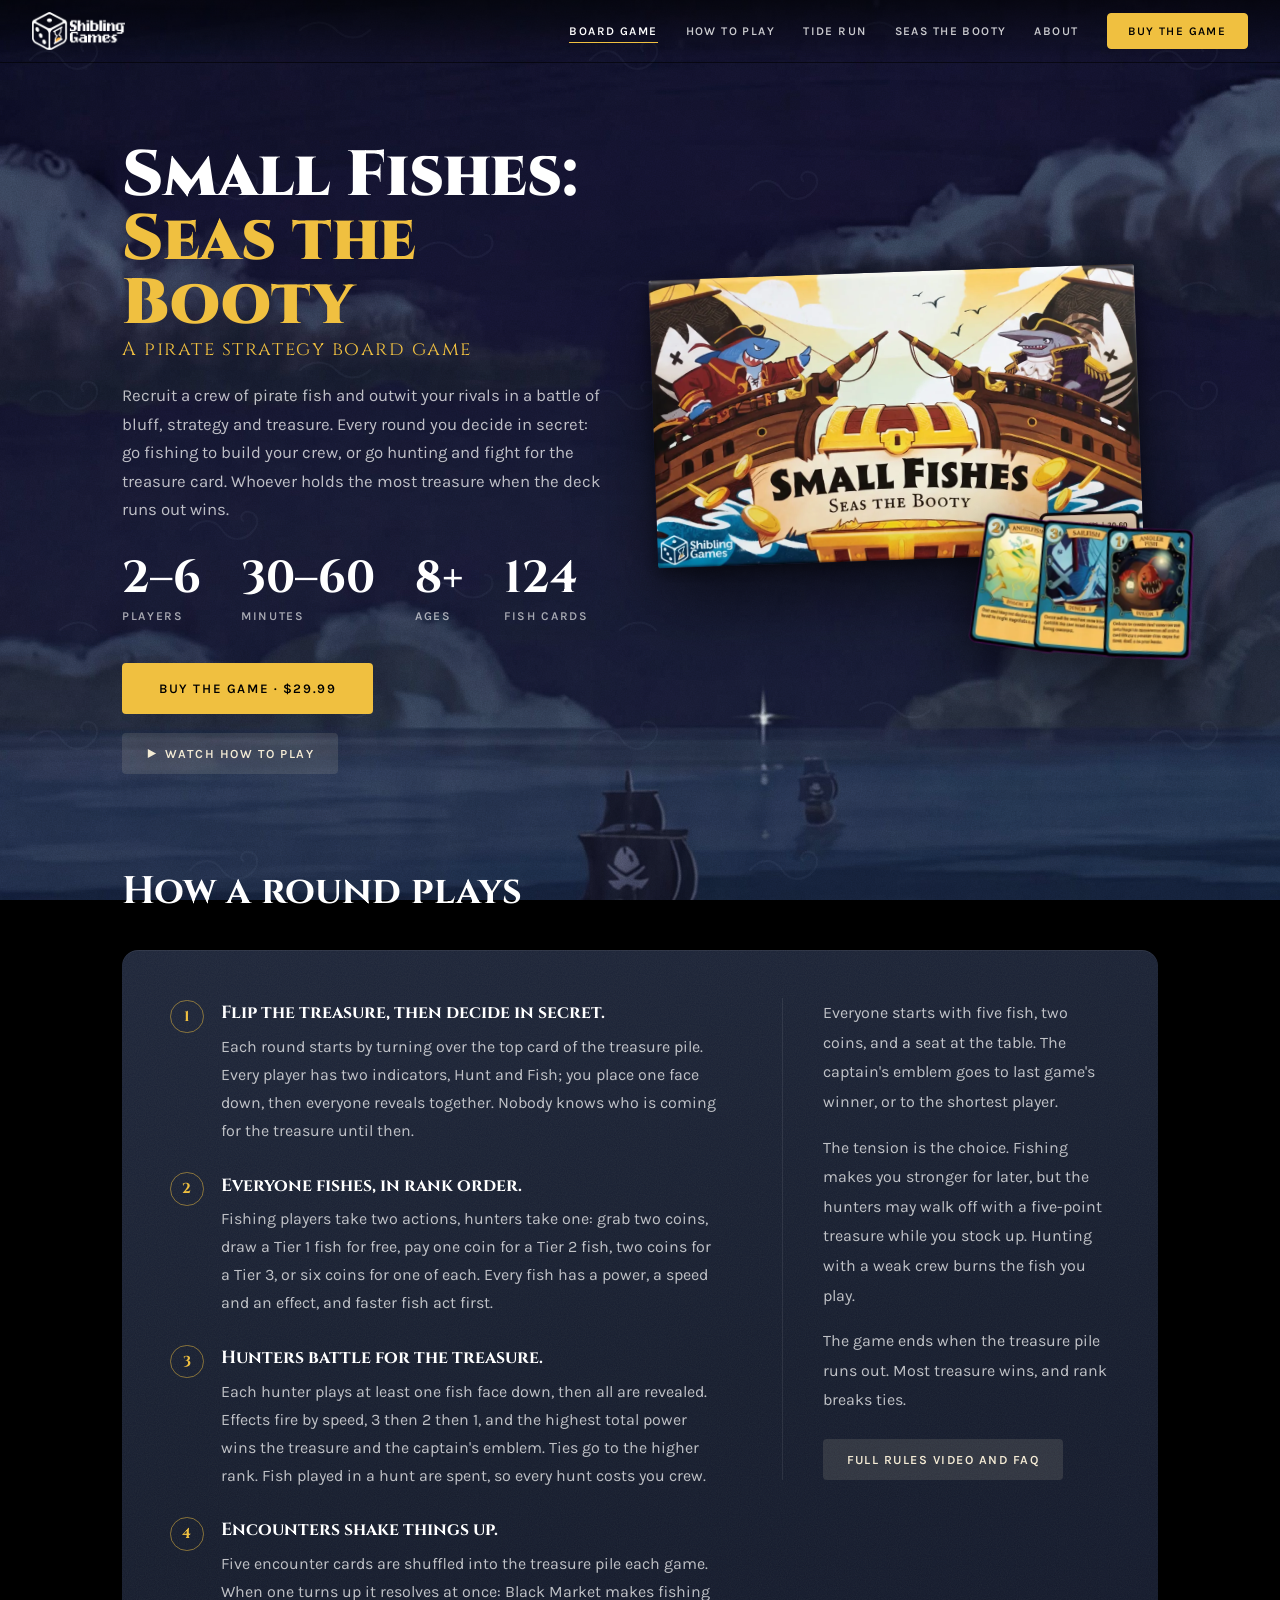
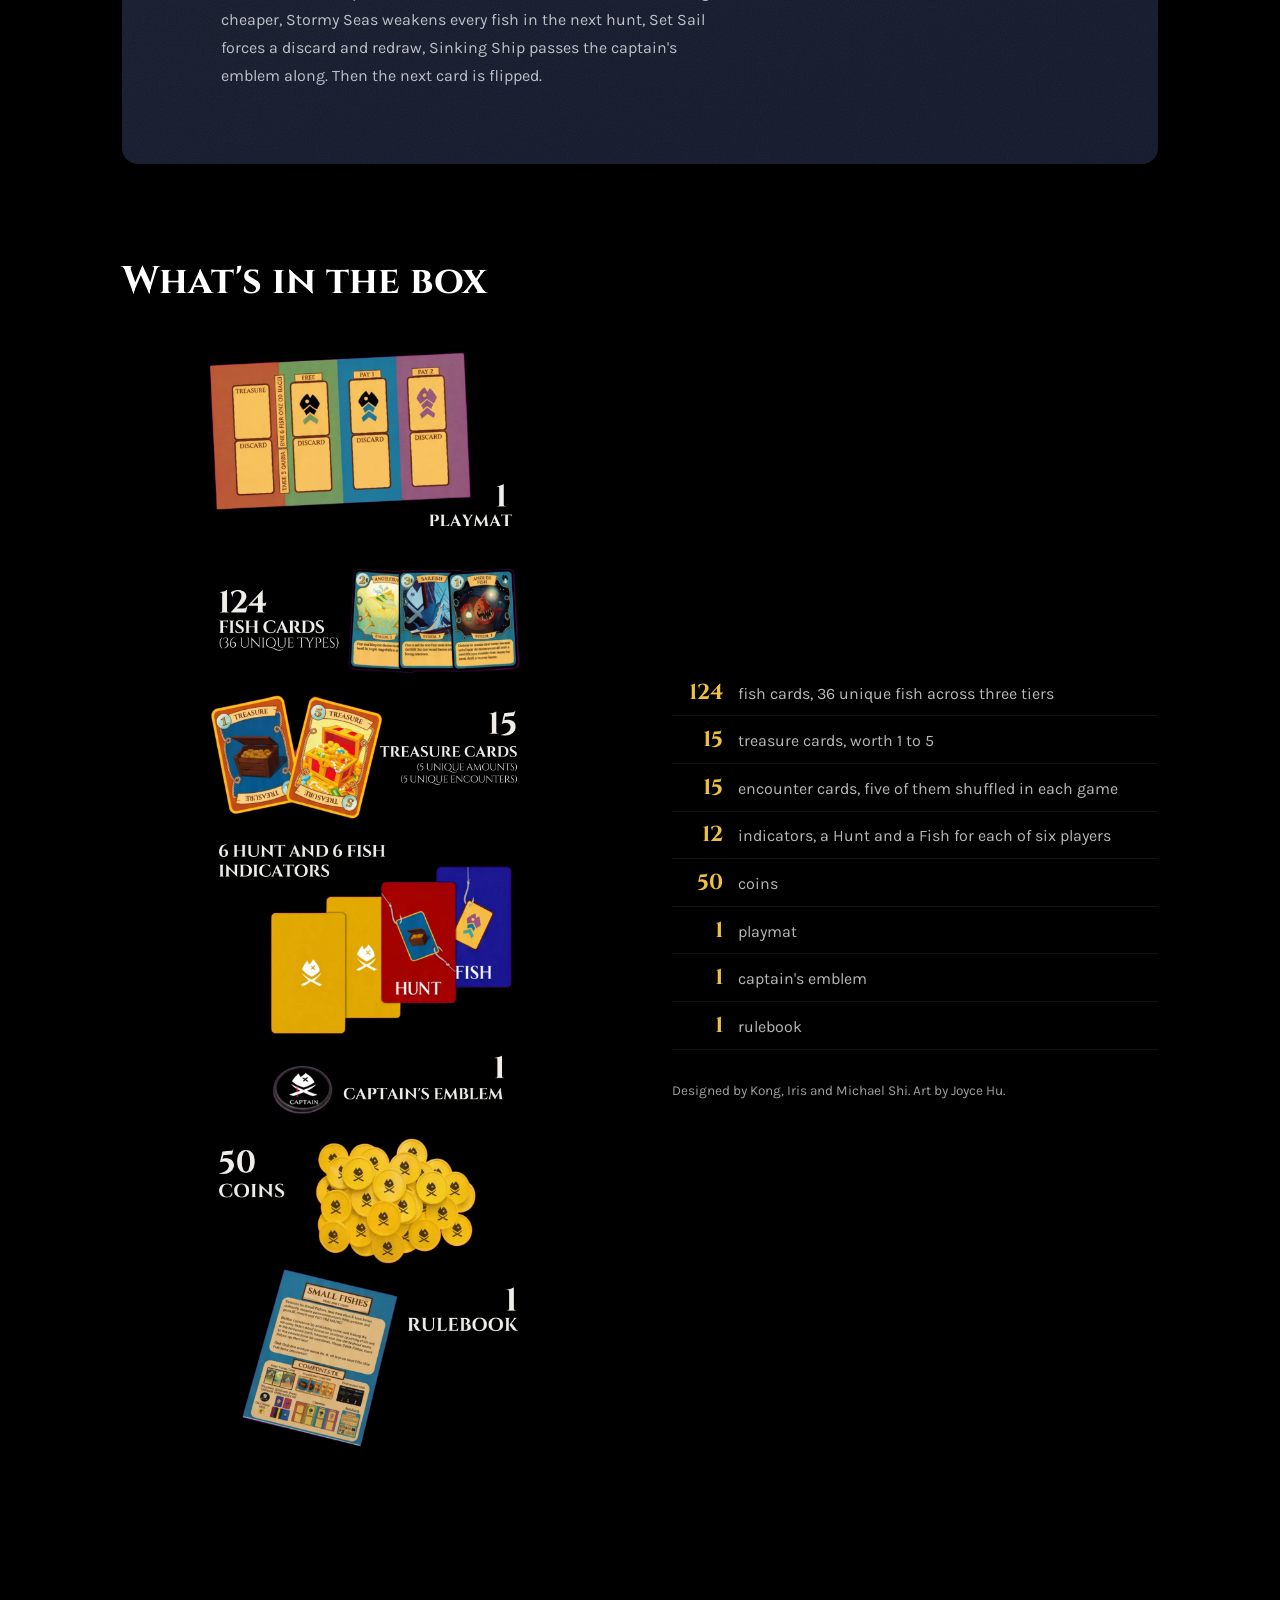
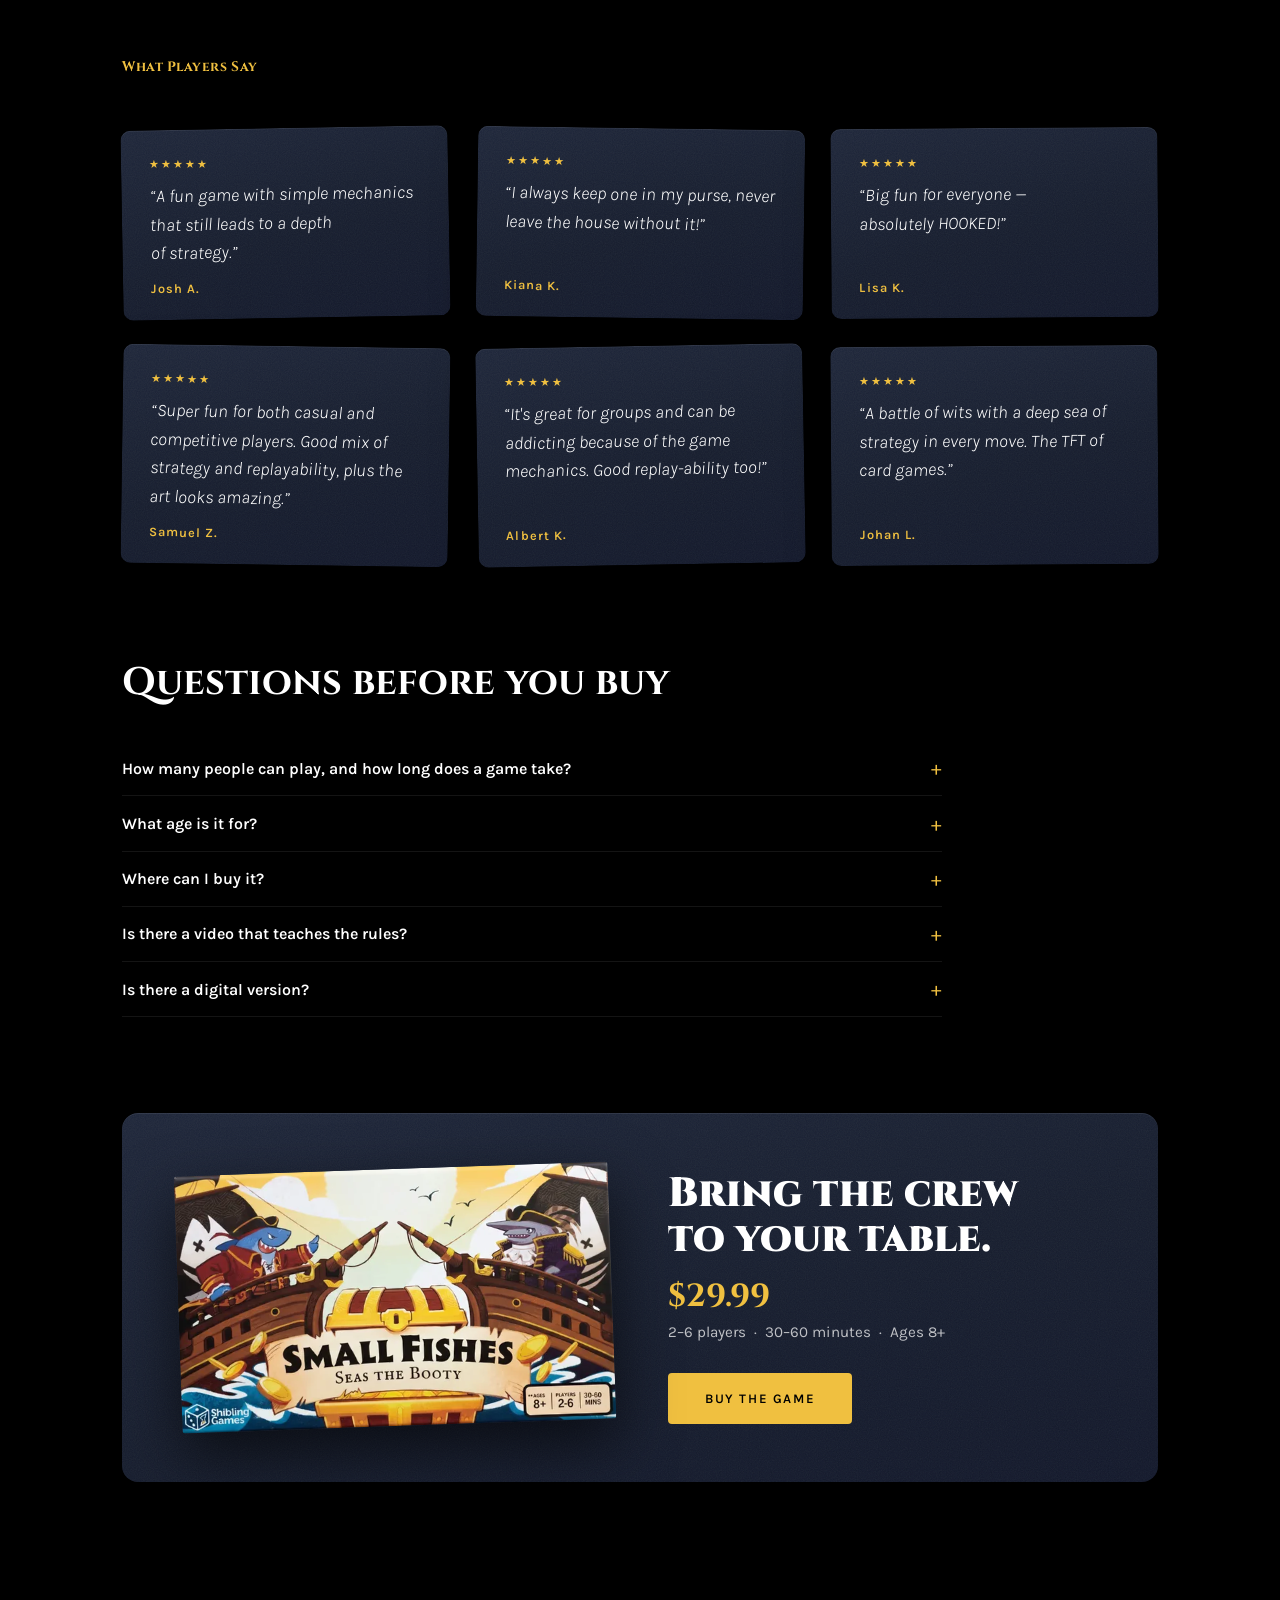
==== small-fishes/index.html @ c25200d6 "Dark warm card surfaces, bigger Seas the Booty gallery - Shop items, reviews, rules panel and buy ca" ====
<!DOCTYPE html>
<html lang="en">

<head>
  <meta charset="UTF-8">
  <meta name="viewport" content="width=device-width, initial-scale=1.0">
  <title>Small Fishes: Seas the Booty board game | Shibling Games</title>
  <meta name="description" content="Small Fishes: Seas the Booty is a pirate strategy board game for 2 to 6 players. Fish for crew, hunt for treasure, bluff your rivals. 30 to 60 minutes, ages 8+.">

  <meta property="og:type" content="product">
  <meta property="og:site_name" content="Shibling Games">
  <meta property="og:url" content="https://shiblinggames.com/small-fishes/">
  <meta property="og:title" content="Small Fishes: Seas the Booty, a pirate strategy board game">
  <meta property="og:description" content="Fish for crew, hunt for treasure, and bluff your rivals. 2 to 6 players, 30 to 60 minutes, ages 8 and up.">
  <meta property="og:image" content="https://shiblinggames.com/OG_image.jpeg">
  <meta name="twitter:card" content="summary_large_image">
  <meta name="twitter:title" content="Small Fishes: Seas the Booty, a pirate strategy board game">
  <meta name="twitter:description" content="Fish for crew, hunt for treasure, and bluff your rivals. 2 to 6 players, 30 to 60 minutes, ages 8 and up.">
  <meta name="twitter:image" content="https://shiblinggames.com/OG_image.jpeg">

  <link rel="icon" type="image/png" href="../favicon.png">
  <link rel="apple-touch-icon" href="../apple-touch-icon.png">
  <link rel="canonical" href="https://shiblinggames.com/small-fishes/">
  <link rel="preconnect" href="https://fonts.googleapis.com">
  <link rel="preconnect" href="https://fonts.gstatic.com" crossorigin>
  <link href="https://fonts.googleapis.com/css2?family=Cinzel:wght@400;700;900&family=Karla:ital,wght@0,300;0,400;0,600;1,300&display=swap" rel="stylesheet">
  <link rel="stylesheet" href="../css/style.css?v=28">
  <link rel="stylesheet" href="../css/home.css?v=17">
  <link rel="stylesheet" href="../css/how-to-play.css?v=8">
  <link rel="stylesheet" href="../css/small-fishes.css?v=6">
  <link rel="preload" as="image" href="../art/box-face.webp">

  <script type="application/ld+json">
  {
    "@context": "https://schema.org",
    "@type": "Product",
    "name": "Small Fishes: Seas the Booty",
    "description": "A pirate strategy board game for 2 to 6 players. Each round you secretly choose to fish for crew or hunt for treasure, then the hunters battle with their fish for the treasure card. Most treasure at the end wins. 30 to 60 minutes, ages 8 and up.",
    "image": ["https://shiblinggames.com/OG_image.jpeg", "https://shiblinggames.com/art/box-front.jpg"],
    "brand": { "@type": "Brand", "name": "Shibling Games" },
    "category": "Board game",
    "audience": { "@type": "PeopleAudience", "suggestedMinAge": 8 },
    "offers": {
      "@type": "Offer",
      "price": "29.99",
      "priceCurrency": "USD",
      "availability": "https://schema.org/InStock",
      "url": "https://shiblingshop.com/products/small-fishes-seas-the-booty-strategy-card-game",
      "seller": { "@type": "Organization", "name": "Shibling Games" }
    }
  }
  </script>
</head>

<body class="htp-page">

  <a class="skip-link" href="#main">Skip to content</a>
  <div id="page-transition"></div>

  <div id="scroll-progress"></div>
  <div id="ocean-bg"></div>
  <div id="depth-overlay"></div>
  <div id="treasure-glow"></div>

  <!-- SITE-HEADER -->
  <header class="site-header">
    <nav>
      <a href="../index.html" class="nav-logo" aria-label="Shibling Games home">
        <img src="../logo-mark.png" alt="Shibling Games" width="391" height="160">
      </a>
      <div class="nav-links">
        <a href="../small-fishes/" class="nav-link nav-link--active">Board Game</a>
        <a href="../how-to-play.html" class="nav-link">How to Play</a>
        <a href="../tiderun/" class="nav-link">Tide Run</a>
        <a href="../index.html#seas-the-booty" class="nav-link">Seas the Booty</a>
        <a href="../about.html" class="nav-link">About</a>
        <a href="https://shiblingshop.com/products/small-fishes-seas-the-booty-strategy-card-game" class="nav-cta" target="_blank" rel="noopener">Buy the Game</a>
      </div>
      <button class="nav-hamburger" id="nav-hamburger" aria-label="Open menu" aria-expanded="false">
        <span></span><span></span><span></span>
      </button>
    </nav>
  </header>

  <div class="nav-mobile-menu" id="nav-mobile-menu">
    <nav class="nav-mobile-links">
      <a href="../small-fishes/" class="nav-mobile-link">Board Game</a>
      <a href="../how-to-play.html" class="nav-mobile-link">How to Play</a>
      <a href="../tiderun/" class="nav-mobile-link">Tide Run</a>
      <a href="../index.html#seas-the-booty" class="nav-mobile-link">Seas the Booty</a>
      <a href="../about.html" class="nav-mobile-link">About</a>
      <a href="../contact.html" class="nav-mobile-link">Contact</a>
      <div class="nav-mobile-divider"></div>
      <a href="https://shiblingshop.com/products/small-fishes-seas-the-booty-strategy-card-game" class="cta-button nav-mobile-cta" target="_blank" rel="noopener">Buy the Game</a>
    </nav>
  </div>
  <!-- /SITE-HEADER -->

  <main class="sf-main" id="main">

    <!-- HERO -->
    <section class="product sf-hero">
      <div class="product-inner">
        <div class="product-layout">
          <div class="product-text">
            <h1 class="product-heading">Small Fishes:<br><em>Seas the Booty</em></h1>
            <p class="product-sub">A pirate strategy board game</p>
            <p class="product-body sf-lead">Recruit a crew of pirate fish and outwit your rivals in a battle of bluff, strategy and treasure. Every round you decide in secret: go fishing to build your crew, or go hunting and fight for the treasure card. Whoever holds the most treasure when the deck runs out wins.</p>
            <div class="stats-row">
              <div class="stat-item"><span class="stat-num">2–6</span><span class="stat-lbl">Players</span></div>
              <div class="stat-item"><span class="stat-num">30–60</span><span class="stat-lbl">Minutes</span></div>
              <div class="stat-item"><span class="stat-num">8+</span><span class="stat-lbl">Ages</span></div>
              <div class="stat-item"><span class="stat-num">124</span><span class="stat-lbl">Fish cards</span></div>
            </div>
            <div class="product-actions">
              <a href="https://shiblingshop.com/products/small-fishes-seas-the-booty-strategy-card-game" class="cta-button" target="_blank" rel="noopener">Buy the Game &middot; $29.99</a>
              <a href="../how-to-play.html" class="section-learn-link">
                <svg width="11" height="11" viewBox="0 0 12 12" fill="currentColor" aria-hidden="true"><polygon points="2,1 11,6 2,11"/></svg>
                Watch how to play
              </a>
            </div>
          </div>
          <div class="product-visual box-visual sf-hero-visual">
            <div class="box-stage">
              <img src="../art/box-face.webp" alt="The Small Fishes: Seas the Booty box" class="box-face" width="1100" height="651" fetchpriority="high">
              <img src="../art/fish-cards.webp" alt="Three fish cards from the game: Angelfish, Sailfish and Angler Fish" class="box-cards" width="538" height="330">
            </div>
          </div>
        </div>
      </div>
    </section>

    <!-- HOW A ROUND PLAYS -->
    <section class="product sf-section">
      <div class="product-inner">
        <h2 class="sf-heading">How a round plays</h2>
        <div class="sf-steps-layout sf-panel">
          <ol class="sf-steps">
            <li>
              <strong>Flip the treasure, then decide in secret.</strong>
              Each round starts by turning over the top card of the treasure pile. Every player has two indicators, Hunt and Fish; you place one face down, then everyone reveals together. Nobody knows who is coming for the treasure until then.
            </li>
            <li>
              <strong>Everyone fishes, in rank order.</strong>
              Fishing players take two actions, hunters take one: grab two coins, draw a Tier 1 fish for free, pay one coin for a Tier 2 fish, two coins for a Tier 3, or six coins for one of each. Every fish has a power, a speed and an effect, and faster fish act first.
            </li>
            <li>
              <strong>Hunters battle for the treasure.</strong>
              Each hunter plays at least one fish face down, then all are revealed. Effects fire by speed, 3 then 2 then 1, and the highest total power wins the treasure and the captain's emblem. Ties go to the higher rank. Fish played in a hunt are spent, so every hunt costs you crew.
            </li>
            <li>
              <strong>Encounters shake things up.</strong>
              Five encounter cards are shuffled into the treasure pile each game. When one turns up it resolves at once: Black Market makes fishing cheaper, Stormy Seas weakens every fish in the next hunt, Set Sail forces a discard and redraw, Sinking Ship passes the captain's emblem along. Then the next card is flipped.
            </li>
          </ol>
          <div class="sf-steps-aside">
            <p class="htp-about-body">Everyone starts with five fish, two coins, and a seat at the table. The captain's emblem goes to last game's winner, or to the shortest player.</p>
            <p class="htp-about-body">The tension is the choice. Fishing makes you stronger for later, but the hunters may walk off with a five-point treasure while you stock up. Hunting with a weak crew burns the fish you play.</p>
            <p class="htp-about-body">The game ends when the treasure pile runs out. Most treasure wins, and rank breaks ties.</p>
            <a href="../how-to-play.html" class="section-learn-link">Full rules video and FAQ</a>
          </div>
        </div>
      </div>
    </section>

    <!-- WHAT'S IN THE BOX -->
    <section class="product sf-section">
      <div class="product-inner">
        <h2 class="sf-heading">What's in the box</h2>
        <div class="product-layout product-layout--reverse">
          <div class="product-text">
            <ul class="sf-components">
              <li><span class="sf-count">124</span> fish cards, 36 unique fish across three tiers</li>
              <li><span class="sf-count">15</span> treasure cards, worth 1 to 5</li>
              <li><span class="sf-count">15</span> encounter cards, five of them shuffled in each game</li>
              <li><span class="sf-count">12</span> indicators, a Hunt and a Fish for each of six players</li>
              <li><span class="sf-count">50</span> coins</li>
              <li><span class="sf-count">1</span> playmat</li>
              <li><span class="sf-count">1</span> captain's emblem</li>
              <li><span class="sf-count">1</span> rulebook</li>
            </ul>
            <p class="htp-about-body sf-credits">Designed by Kong, Iris and Michael Shi. Art by Joyce Hu.</p>
          </div>
          <div class="product-visual">
            <img src="../inthebox.webp" alt="Everything in the Small Fishes box laid out: playmat, fish cards, treasure cards, indicators, emblem, coins and rulebook" class="sf-contents" width="1000" height="3514" loading="lazy" decoding="async">
          </div>
        </div>
      </div>
    </section>

    <!-- REVIEWS -->
    <section class="reviews-section">
      <div class="reviews-inner">
        <span class="section-label">What Players Say</span>
        <div class="reviews-grid">
          <figure class="review-card">
            <div class="review-stars">★★★★★</div>
            <blockquote class="review-quote">A fun game with simple mechanics that still leads to a depth of strategy.</blockquote>
            <figcaption class="review-author">Josh A.</figcaption>
          </figure>
          <figure class="review-card">
            <div class="review-stars">★★★★★</div>
            <blockquote class="review-quote">I always keep one in my purse, never leave the house without it!</blockquote>
            <figcaption class="review-author">Kiana K.</figcaption>
          </figure>
          <figure class="review-card">
            <div class="review-stars">★★★★★</div>
            <blockquote class="review-quote">Big fun for everyone — absolutely HOOKED!</blockquote>
            <figcaption class="review-author">Lisa K.</figcaption>
          </figure>
          <figure class="review-card">
            <div class="review-stars">★★★★★</div>
            <blockquote class="review-quote">Super fun for both casual and competitive players. Good mix of strategy and replayability, plus the art looks amazing.</blockquote>
            <figcaption class="review-author">Samuel Z.</figcaption>
          </figure>
          <figure class="review-card">
            <div class="review-stars">★★★★★</div>
            <blockquote class="review-quote">It's great for groups and can be addicting because of the game mechanics. Good replay-ability too!</blockquote>
            <figcaption class="review-author">Albert K.</figcaption>
          </figure>
          <figure class="review-card">
            <div class="review-stars">★★★★★</div>
            <blockquote class="review-quote">A battle of wits with a deep sea of strategy in every move. The TFT of card games.</blockquote>
            <figcaption class="review-author">Johan L.</figcaption>
          </figure>
        </div>
      </div>
    </section>

    <!-- FAQ -->
    <section class="product sf-section">
      <div class="product-inner sf-faq">
        <h2 class="sf-heading">Questions before you buy</h2>

        <details class="faq-item">
          <summary class="faq-question">How many people can play, and how long does a game take?</summary>
          <p class="faq-answer">Two to six players. A game runs 30 to 60 minutes depending on the table. You can shorten it by playing with fewer treasure cards, or pick your favourite encounters.</p>
        </details>
        <details class="faq-item">
          <summary class="faq-question">What age is it for?</summary>
          <p class="faq-answer">Ages 8 and up. A round has three phases and the rulebook is short; the bluffing is what grows with the players.</p>
        </details>
        <details class="faq-item">
          <summary class="faq-question">Where can I buy it?</summary>
          <p class="faq-answer">From the <a href="https://shiblingshop.com/products/small-fishes-seas-the-booty-strategy-card-game" class="privacy-link" target="_blank" rel="noopener">Shibling Shop</a> for $29.99. Holographic cards, a captain's emblem and a playmat are sold separately.</p>
        </details>
        <details class="faq-item">
          <summary class="faq-question">Is there a video that teaches the rules?</summary>
          <p class="faq-answer">Yes. The <a href="../how-to-play.html" class="privacy-link">how-to-play page</a> has the video and a FAQ on effects, ties and card timing.</p>
        </details>
        <details class="faq-item">
          <summary class="faq-question">Is there a digital version?</summary>
          <p class="faq-answer">Not of the board game itself. Seas the Booty, a PC game set in the same world, is coming to Steam.</p>
        </details>
      </div>
    </section>

    <!-- BUY -->
    <section class="sf-buy" id="sf-buy" aria-labelledby="sf-buy-heading">
      <div class="sf-buy-card">
        <img src="../art/box-face-600.webp" alt="" class="sf-buy-box" width="600" height="355" loading="lazy">
        <div class="sf-buy-body">
          <h2 class="sf-buy-heading" id="sf-buy-heading">Bring the crew to your table.</h2>
          <p class="sf-buy-price">$29.99</p>
          <p class="sf-buy-details">2&ndash;6 players &nbsp;&middot;&nbsp; 30&ndash;60 minutes &nbsp;&middot;&nbsp; Ages 8+</p>
          <a href="https://shiblingshop.com/products/small-fishes-seas-the-booty-strategy-card-game" class="cta-button" target="_blank" rel="noopener">Buy the Game</a>
        </div>
      </div>
    </section>

  </main>

  <!-- mobile: buy bar once the hero buttons scroll away -->
  <div class="sf-sticky-buy" id="sf-sticky-buy" hidden>
    <span class="sf-sticky-price">Small Fishes &middot; <strong>$29.99</strong></span>
    <a href="https://shiblingshop.com/products/small-fishes-seas-the-booty-strategy-card-game" class="cta-button" target="_blank" rel="noopener">Buy</a>
  </div>

  <!-- SITE-FOOTER -->
  <footer class="site-footer">
    <div class="footer-inner">

      <div class="footer-brand">
        <img src="../logo-mark.png" alt="Shibling Games" class="footer-logo" width="391" height="160" loading="lazy">
        <p class="footer-body">Three siblings making games.</p>
        <div class="socials">
          <span class="socials-label">Follow along</span>
          <div class="socials-links">
            <a href="https://www.instagram.com/shiblinggames/" class="social-link" target="_blank" rel="noopener" aria-label="Instagram">
              <svg class="social-icon" width="18" height="18" viewBox="0 0 24 24" fill="none" xmlns="http://www.w3.org/2000/svg" aria-hidden="true">
                <rect x="2" y="2" width="20" height="20" rx="6" stroke="currentColor" stroke-width="1.6" />
                <circle cx="12" cy="12" r="4.5" stroke="currentColor" stroke-width="1.6" />
                <circle cx="17.5" cy="6.5" r="1" fill="currentColor" />
              </svg>
              <span>Instagram</span>
            </a>
            <a href="https://www.tiktok.com/@shiblinggames" class="social-link" target="_blank" rel="noopener" aria-label="TikTok">
              <svg class="social-icon" width="18" height="18" viewBox="0 0 24 24" fill="none" xmlns="http://www.w3.org/2000/svg" aria-hidden="true">
                <path d="M9 12a4 4 0 1 0 4 4V4a5 5 0 0 0 5 5" stroke="currentColor" stroke-width="1.6" stroke-linecap="round" stroke-linejoin="round" />
              </svg>
              <span>TikTok</span>
            </a>
          </div>
        </div>
      </div>

      <div class="footer-col">
        <p class="footer-col-title">Games</p>
        <a href="../small-fishes/">Small Fishes: Seas the Booty</a>
        <a href="../how-to-play.html">How to Play</a>
        <a href="../tiderun/">Tide Run <small>Beta</small></a>
        <a href="../index.html#seas-the-booty">Seas the Booty <small>Soon</small></a>
      </div>

      <div class="footer-col">
        <p class="footer-col-title">Studio</p>
        <a href="../about.html">About</a>
        <a href="../contact.html">Contact</a>
        <a href="https://shiblingshop.com" target="_blank" rel="noopener">Shibling Shop</a>
      </div>

      <div class="footer-col">
        <p class="footer-col-title">Support</p>
        <a href="../how-to-play.html#faq">Board Game FAQ</a>
        <a href="../tiderun/support/">Tide Run Support</a>
        <a href="../privacy.html">Privacy Policy</a>
        <a href="mailto:hello@shiblinggames.com">hello@shiblinggames.com</a>
      </div>

      <div class="footer-email" id="crew">
        <p class="footer-col-title">Join the Crew</p>
        <p class="footer-body">New games and drops, straight to your inbox.</p>
        <form id="email-form" class="email-form">
          <div class="email-form-row">
            <input type="email" id="email-input" name="email" placeholder="your@email.com" required autocomplete="email" />
            <button type="submit" class="email-submit">Join</button>
          </div>
          <p class="email-legal">No spam. Unsubscribe anytime.</p>
        </form>
        <div id="email-success" class="email-success" hidden>
          <span class="email-success-icon">&#10022;</span>
          <p>Welcome aboard. Check your inbox to confirm.</p>
        </div>
      </div>

    </div>
    <div class="footer-bar">
      <span>&copy; 2026 Shibling Games &nbsp;&middot;&nbsp; Small Fishes: Seas the Booty &nbsp;&middot;&nbsp; Tide Run</span>
      <div class="footer-bar-links">
        <a href="../privacy.html">Privacy Policy</a>
        <a href="../contact.html">Contact</a>
      </div>
    </div>
  </footer>
  <!-- /SITE-FOOTER -->

  <script src="../js/app.js?v=7"></script>
</body>

</html>
---- css/style.css ----
/* ============================================================
   VARIABLES & RESET
   ============================================================ */
:root {
  --gold: #F0C040;
  --gold-hover: #F5D060;
  --bg: #000;
  --text: #fff;
  --text-muted: rgba(255, 255, 255, 0.62);
  --text-dim: rgba(255, 255, 255, 0.72);
  --panel-border: rgba(255, 255, 255, 0.07);
  --font-display: 'Cinzel', serif;
  --font-body: 'Karla', sans-serif;
  --max-w: 1100px;
  --section-pad: 6rem 0;
  /* radius by role: controls, cards, framed media */
  --r-sm: 4px;
  --r-md: 10px;
  --r-lg: 16px;
  --parchment-light: #f5ecd6;
  --grain: url("data:image/svg+xml,%3Csvg xmlns='http://www.w3.org/2000/svg' width='220' height='220'%3E%3Cfilter id='n'%3E%3CfeTurbulence type='fractalNoise' baseFrequency='.8' numOctaves='2' stitchTiles='stitch'/%3E%3CfeColorMatrix values='0 0 0 0 0 0 0 0 0 0 0 0 0 0 0 0 0 0 .6 0'/%3E%3C/filter%3E%3Crect width='100%25' height='100%25' filter='url(%23n)'/%3E%3C/svg%3E");
  /* cards and panels: a warm surface a step up from the sea, no outlines */
  --grain-light: url("data:image/svg+xml,%3Csvg xmlns='http://www.w3.org/2000/svg' width='220' height='220'%3E%3Cfilter id='n'%3E%3CfeTurbulence type='fractalNoise' baseFrequency='.9' numOctaves='2' stitchTiles='stitch'/%3E%3CfeColorMatrix values='0 0 0 0 1 0 0 0 0 .95 0 0 0 0 .85 0 0 0 .06 0'/%3E%3C/filter%3E%3Crect width='100%25' height='100%25' filter='url(%23n)'/%3E%3C/svg%3E");
  --surface: var(--grain-light), linear-gradient(165deg, #1d2539 0%, #151c2d 55%, #11172a 100%);
  --shadow-card: inset 0 1px 0 rgba(255, 255, 255, 0.07), 0 2px 4px rgba(0, 0, 0, 0.3), 0 18px 40px rgba(0, 0, 0, 0.5);
}

*, *::before, *::after {
  box-sizing: border-box;
  margin: 0;
  padding: 0;
}

html { scroll-behavior: smooth; }

body {
  font-family: var(--font-body);
  color: var(--text);
  background: #000;
  -webkit-font-smoothing: antialiased;
  overflow-x: hidden;
}

img { max-width: 100%; display: block; }

::selection { background: var(--gold); color: #000; }
input { caret-color: var(--gold); }

:focus-visible {
  outline: 2px solid var(--gold);
  outline-offset: 3px;
  border-radius: 2px;
}
a { color: inherit; text-decoration: none; }
ul { list-style: none; }


/* ============================================================
   OCEAN BACKGROUND
   ============================================================ */
#ocean-bg {
  position: fixed;
  inset: 0;
  z-index: 0;
  background-image: url('../Shiblinggamesbackground.jpeg');
  background-size: cover;
  background-position: center 0%;
  background-repeat: no-repeat;
  will-change: background-position;
}

/* painted-paper grain and hand-drawn swells over the sea, so the deep
   water below the hero art reads as a printed surface, not a flat fill */
body::before,
body::after {
  content: '';
  position: fixed;
  inset: 0;
  z-index: 1;
  pointer-events: none;
}

body::before { background-image: url("data:image/svg+xml,%3Csvg xmlns='http://www.w3.org/2000/svg' width='560' height='340' viewBox='0 0 560 340'%3E%3Cg fill='none' stroke='%23cfe0ff' stroke-opacity='.05' stroke-width='2' stroke-linecap='round'%3E%3Cpath d='M30 60c10-12 24-12 32 0s22 12 32 0c6-8 3-17-5-18-6-1-10 5-6 9'/%3E%3Cpath d='M300 30c12-10 26-10 36 0s24 10 34 0'/%3E%3Cpath d='M190 190c10-12 24-12 32 0s22 12 32 0c6-8 3-17-5-18-6-1-10 5-6 9'/%3E%3Cpath d='M420 250c12-10 26-10 36 0s24 10 34 0c5-7 2-15-5-15'/%3E%3Cpath d='M60 290c12-10 26-10 36 0'/%3E%3C/g%3E%3C/svg%3E"); background-size: 560px 340px; }
body::after { background-image: var(--grain); background-size: 220px; opacity: 0.35; mix-blend-mode: overlay; }

#depth-overlay {
  position: fixed;
  inset: 0;
  z-index: 1;
  background: #000;
  opacity: 0;
  pointer-events: none;
}

#treasure-glow {
  position: fixed;
  bottom: -70px;
  left: 50%;
  transform: translateX(-50%);
  width: 800px;
  max-width: 100vw;
  height: 300px;
  background: radial-gradient(ellipse at center bottom, rgba(240, 192, 64, 0.39) 0%, rgba(240, 192, 64, 0.12) 42%, rgba(240, 192, 64, 0.02) 67%, transparent 75%);
  pointer-events: none;
  z-index: 3;
  opacity: 0;
  will-change: opacity;
  animation: treasurePulse 3.5s ease-in-out infinite;
}

@keyframes treasurePulse {
  0%, 100% { transform: translateX(-50%) scaleX(1); }
  50%       { transform: translateX(-50%) scaleX(1.07); }
}

/* All content layers above the bg */
.site-header,
.hero,
section,
footer {
  position: relative;
  z-index: 2;
}

/* ============================================================
   TYPOGRAPHY UTILITIES
   ============================================================ */
.section-label {
  display: inline-block;
  font-family: var(--font-display);
  font-size: 0.85rem;
  font-weight: 700;
  letter-spacing: 0.04em;
  color: var(--gold);
  margin-bottom: 1.25rem;
}

.badge {
  display: inline-block;
  font-family: var(--font-body);
  font-size: 0.7rem;
  font-weight: 700;
  letter-spacing: 0.12em;
  text-transform: uppercase;
  background: var(--gold);
  color: #000;
  padding: 0.3em 0.65em;
  border-radius: 3px;
  vertical-align: middle;
  margin-left: 0.35em;
  line-height: 1.8;
}

/* ============================================================
   BUTTONS
   ============================================================ */
.cta-button {
  display: inline-block;
  padding: 1rem 2.2rem;
  font-family: var(--font-body);
  font-size: 0.82rem;
  font-weight: 600;
  letter-spacing: 0.12em;
  text-transform: uppercase;
  text-decoration: none;
  color: #000;
  background: var(--gold);
  border: 2px solid var(--gold);
  border-radius: var(--r-sm);
  transition: background 0.25s, color 0.25s, border-color 0.25s;
  cursor: pointer;
}

.cta-button:hover {
  background: transparent;
  color: var(--gold-hover);
  border-color: var(--gold-hover);
}

.cta-button--ghost {
  background: transparent;
  color: var(--gold);
}

.cta-button--ghost:hover {
  background: var(--gold);
  color: #000;
}

.section-learn-link {
  display: inline-flex;
  align-items: center;
  gap: 0.5rem;
  font-family: var(--font-body);
  font-size: 0.78rem;
  font-weight: 600;
  letter-spacing: 0.12em;
  text-transform: uppercase;
  color: var(--parchment-light);
  background: rgba(239, 227, 198, 0.12);
  border: none;
  border-radius: var(--r-sm);
  padding: 0.85rem 1.5rem;
  transition: background 0.25s, color 0.25s;
  text-decoration: none;
}

.section-learn-link:hover {
  background: rgba(239, 227, 198, 0.22);
  color: #fff;
}


/* ============================================================
   HAMBURGER + MOBILE MENU
   ============================================================ */
.nav-hamburger {
  display: none;
  flex-direction: column;
  justify-content: center;
  align-items: center;
  gap: 5px;
  width: 2.5rem;
  height: 2.5rem;
  background: transparent;
  border: none;
  cursor: pointer;
  padding: 0.3rem;
  z-index: 102;
  position: relative;
}

.nav-hamburger span {
  display: block;
  width: 22px;
  height: 2px;
  background: var(--text);
  border-radius: 2px;
  transition: transform 0.3s cubic-bezier(0.2, 0, 0.2, 1),
              opacity 0.2s ease;
}

.nav-hamburger.open span:nth-child(1) { transform: translateY(7px) rotate(45deg); }
.nav-hamburger.open span:nth-child(2) { opacity: 0; transform: scaleX(0); }
.nav-hamburger.open span:nth-child(3) { transform: translateY(-7px) rotate(-45deg); }

.nav-mobile-menu {
  position: fixed;
  inset: 0;
  z-index: 101;
  background: rgba(0, 0, 0, 0.96);
  backdrop-filter: blur(16px);
  -webkit-backdrop-filter: blur(16px);
  display: flex;
  flex-direction: column;
  align-items: center;
  justify-content: center;
  gap: 0;
  opacity: 0;
  pointer-events: none;
  transition: opacity 0.3s ease;
}

.nav-mobile-menu.open {
  opacity: 1;
  pointer-events: all;
}

.nav-mobile-links {
  display: flex;
  flex-direction: column;
  align-items: center;
  gap: 0.5rem;
  text-align: center;
  width: 100%;
  padding: 2rem;
}

.nav-mobile-link {
  font-family: var(--font-display);
  font-size: clamp(1.6rem, 6vw, 2.2rem);
  font-weight: 700;
  color: rgba(255, 255, 255, 0.75);
  text-decoration: none;
  letter-spacing: 0.04em;
  padding: 0.6rem 0;
  transition: color 0.2s;
}

.nav-mobile-link:hover { color: var(--gold); }

.nav-mobile-divider {
  width: 1px;
  height: 3rem;
  background: rgba(255, 255, 255, 0.08);
  margin: 0.5rem 0;
}

.nav-mobile-cta {
  margin-top: 1.5rem;
}

/* ============================================================
   HEADER
   ============================================================ */
.site-header {
  position: fixed;
  top: 0;
  left: 0;
  right: 0;
  z-index: 102;
  /* no bar at the top: a soft shade that fades into the page;
     it firms up once the page scrolls under it */
  background: linear-gradient(180deg, rgba(0, 0, 0, 0.6) 0%, rgba(0, 0, 0, 0) 100%);
  border-bottom: 1px solid transparent;
  transition: background-color 0.35s ease, border-color 0.35s ease, -webkit-backdrop-filter 0.35s ease, backdrop-filter 0.35s ease;
}

.site-header.is-scrolled {
  background-color: rgba(2, 7, 16, 0.78);
  -webkit-backdrop-filter: blur(12px);
  backdrop-filter: blur(12px);
  border-bottom-color: rgba(255, 255, 255, 0.05);
}

.site-header nav {
  display: flex;
  align-items: center;
  justify-content: space-between;
  padding: 0.75rem 2rem;
}

.nav-logo {
  display: flex;
  align-items: center;
  text-decoration: none;
}

.nav-logo img {
  height: 38px;
  width: auto;
  display: block;
}

.nav-links {
  display: flex;
  align-items: center;
  gap: 1.75rem;
}

.nav-link {
  position: relative;
  padding: 0.3rem 0;
  font-family: var(--font-body);
  font-size: 0.74rem;
  font-weight: 600;
  letter-spacing: 0.12em;
  text-transform: uppercase;
  color: rgba(255, 255, 255, 0.78);
  text-decoration: none;
  transition: color 0.2s;
}

.nav-link::after {
  content: '';
  position: absolute;
  left: 0;
  right: 0;
  bottom: 0;
  height: 1px;
  background: var(--gold);
  transform: scaleX(0);
  transform-origin: left;
  transition: transform 0.25s cubic-bezier(0.2, 0, 0.2, 1);
}

.nav-link:hover::after,
.nav-link--active::after { transform: scaleX(1); }

.nav-link:hover,
.nav-link--active {
  color: var(--text);
}

.nav-cta {
  font-family: var(--font-body);
  font-size: 0.73rem;
  font-weight: 600;
  letter-spacing: 0.12em;
  text-transform: uppercase;
  color: #000;
  background: var(--gold);
  border: 1px solid var(--gold);
  border-radius: var(--r-sm);
  padding: 0.6rem 1.3rem;
  text-decoration: none;
  transition: background 0.2s, color 0.2s, border-color 0.2s;
}

.nav-cta:hover {
  background: transparent;
  color: var(--gold);
}

/* ============================================================
   PHONE MOCKUP
   ============================================================ */
.phone-mockup {
  display: flex;
  justify-content: center;
}

.phone-frame {
  position: relative;
  width: clamp(180px, 22vw, 260px);
  background: #0e0e0e;
  border-radius: 36px;
  padding: 7px;
  box-shadow:
    0 0 0 1px rgba(255, 255, 255, 0.07),
    inset 0 0 0 1px rgba(255, 255, 255, 0.04),
    0 24px 64px rgba(0, 0, 0, 0.7);
}

.phone-frame::before,
.phone-frame::after {
  content: '';
  position: absolute;
  left: -3px;
  width: 3px;
  background: #1a1a1a;
  border-radius: 2px 0 0 2px;
}

.phone-frame::before {
  top: 80px;
  height: 28px;
  box-shadow: 0 36px 0 #1a1a1a;
}

.phone-frame::after {
  top: 100px;
  height: 52px;
  left: auto;
  right: -3px;
  border-radius: 0 2px 2px 0;
}

.phone-screen {
  position: relative;
  border-radius: 28px;
  overflow: hidden;
  aspect-ratio: 9 / 19.5;
  background: #000;
}

.phone-screen iframe {
  position: absolute;
  inset: 0;
  width: 100%;
  height: 100%;
  border: none;
}

.online-heading-row {
  display: flex;
  align-items: center;
  gap: 1.25rem;
  margin-bottom: 1rem;
}

.online-app-icon {
  width: 72px;
  height: 72px;
  border-radius: 18px;
  box-shadow: 0 8px 40px rgba(0, 0, 0, 0.5), 0 0 0 1px rgba(240, 192, 64, 0.2);
  display: block;
  flex-shrink: 0;
}

/* ============================================================
   CONTENT SECTIONS
   ============================================================ */
.content-section {
  padding: var(--section-pad);
}

.content-section--alt {
  background: rgba(0, 0, 0, 0.55);
  backdrop-filter: blur(3px);
  -webkit-backdrop-filter: blur(3px);
}

.content-layout {
  display: grid;
  grid-template-columns: 1fr 1fr;
  gap: 4rem;
  align-items: start;
  max-width: var(--max-w);
  margin: 0 auto;
  padding: 0 2rem;
}

.content-layout--reverse .content-text { order: 2; }
.content-layout--reverse .content-visual { order: 1; }


.content-heading {
  font-family: var(--font-display);
  font-size: clamp(2.5rem, 5vw, 4rem);
  font-weight: 900;
  line-height: 1;
  color: var(--text);
  margin-bottom: 1.5rem;
}

.content-body {
  font-family: var(--font-body);
  font-size: 1rem;
  font-weight: 400;
  line-height: 1.8;
  color: var(--text-dim);
  margin-bottom: 2rem;
}

.stats-row {
  display: flex;
  gap: 2.5rem;
  margin-bottom: 2.5rem;
  flex-wrap: wrap;
}

.stat-item {
  display: flex;
  flex-direction: column;
  gap: 0.2rem;
}

.stat-num {
  font-family: var(--font-display);
  font-size: clamp(2rem, 3.5vw, 2.8rem);
  font-weight: 700;
  color: var(--text);
  line-height: 1;
}

.stat-lbl {
  font-family: var(--font-body);
  font-size: 0.75rem;
  font-weight: 600;
  letter-spacing: 0.14em;
  text-transform: uppercase;
  color: var(--text-muted);
  margin-top: 0.25rem;
}

.content-actions {
  display: flex;
  flex-wrap: wrap;
  align-items: center;
  gap: 1.2rem;
}

.content-visual {
  display: flex;
  align-items: center;
  justify-content: center;
}

.content-image {
  width: 100%;
  max-width: 500px;
  object-fit: contain;
  filter: drop-shadow(0 20px 60px rgba(0, 0, 0, 0.6));
}

.content-image--screen {
  filter: none;
  border-radius: var(--r-lg);
  border: 1px solid rgba(255, 255, 255, 0.1);
  box-shadow: 0 20px 60px rgba(0, 0, 0, 0.7);
}

.feature-list {
  margin-bottom: 2.5rem;
  display: flex;
  flex-direction: column;
  gap: 0.8rem;
}

.feature-list li {
  font-family: var(--font-body);
  font-size: 0.95rem;
  font-weight: 400;
  line-height: 1.55;
  color: var(--text-dim);
  padding-left: 1.2rem;
  position: relative;
}

.feature-list li::before {
  content: '·';
  position: absolute;
  left: 0;
  color: var(--gold);
  font-weight: 700;
}

/* ============================================================
   WHAT'S IN THE BOX
   ============================================================ */
.itb-inner {
  width: 100%;
}

.itb-image {
  width: 100%;
  height: auto;
  display: block;
}

/* Modal */
.itb-modal {
  position: fixed;
  inset: 0;
  z-index: 500;
  display: flex;
  align-items: flex-start;
  justify-content: center;
  padding: 4rem 2rem;
  overflow-y: auto;
}

.itb-modal[hidden] { display: none; }

.itb-modal-backdrop {
  position: fixed;
  inset: 0;
  background: rgba(0, 0, 0, 0.88);
  cursor: pointer;
}

.itb-modal-content {
  position: relative;
  z-index: 1;
  max-width: min(560px, 90vw);
  animation: boxReveal 0.55s cubic-bezier(0.22, 1, 0.36, 1) both;
}

@keyframes boxReveal {
  from {
    opacity: 0;
    transform: translateY(40px) scale(0.88);
  }
  to {
    opacity: 1;
    transform: translateY(0) scale(1);
  }
}

.itb-modal-img {
  width: 100%;
  height: auto;
  display: block;
}

.itb-modal-close {
  position: fixed;
  top: 1.25rem;
  right: 1.25rem;
  z-index: 2;
  width: 2.5rem;
  height: 2.5rem;
  display: flex;
  align-items: center;
  justify-content: center;
  background: rgba(0, 0, 0, 0.7);
  border: 1px solid rgba(255, 255, 255, 0.2);
  border-radius: var(--r-sm);
  color: var(--text);
  font-size: 1rem;
  cursor: pointer;
  transition: background 0.2s, border-color 0.2s;
}

.itb-modal-close:hover {
  background: rgba(255, 255, 255, 0.15);
  border-color: rgba(255, 255, 255, 0.4);
}

/* ============================================================
   REVIEWS
   ============================================================ */
.reviews-section {
  padding: var(--section-pad);
}

.reviews-inner {
  max-width: var(--max-w);
  margin: 0 auto;
  padding: 0 2rem;
}

.reviews-grid {
  display: grid;
  grid-template-columns: repeat(3, 1fr);
  gap: 1.75rem;
  margin-top: 2rem;
}

.review-card {
  padding: 1.75rem 1.75rem 1.5rem;
  background: var(--surface);
  border-radius: var(--r-md);
  box-shadow: var(--shadow-card);
  display: flex;
  flex-direction: column;
  gap: 0.75rem;
  transform: rotate(-1deg);
  transition: transform 0.3s cubic-bezier(0.2, 0, 0, 1);
}

.review-card:nth-child(even) { transform: rotate(0.8deg); }
.review-card:nth-child(3n) { transform: rotate(-0.4deg); }
.review-card:hover { transform: rotate(0) translateY(-4px); }

.review-stars {
  color: var(--gold);
  font-size: 0.7rem;
  letter-spacing: 0.18em;
}

.review-mark {
  display: none;
}

.review-quote {
  font-family: var(--font-body);
  font-size: clamp(1.05rem, 1.4vw, 1.2rem);
  font-weight: 300;
  font-style: italic;
  line-height: 1.6;
  color: var(--text);
  flex: 1;
  text-wrap: pretty;
}

.review-quote::before { content: '\201C'; }
.review-quote::after { content: '\201D'; }

.review-author {
  font-family: var(--font-body);
  font-size: 0.8rem;
  font-weight: 600;
  letter-spacing: 0.08em;
  color: var(--gold);
}

/* ============================================================
   SHOP
   ============================================================ */
.shop-section {
  padding: var(--section-pad);
}

.shop-inner {
  max-width: var(--max-w);
  margin: 0 auto;
  padding: 0 2rem;
}

.shop-heading {
  font-family: var(--font-display);
  font-size: clamp(2rem, 4.5vw, 3.5rem);
  font-weight: 900;
  color: var(--text);
  margin-bottom: 3rem;
}

.shop-carousel-wrap {
  position: relative;
  display: flex;
  align-items: center;
  gap: 1rem;
}

.shop-carousel {
  display: flex;
  gap: 1.5rem;
  overflow-x: auto;
  scroll-snap-type: x mandatory;
  scroll-behavior: smooth;
  -webkit-overflow-scrolling: touch;
  scrollbar-width: none;
  padding: 14px 6px 1.25rem;
  flex: 1;
}

.shop-carousel::-webkit-scrollbar { display: none; }

.shop-nav {
  flex-shrink: 0;
  width: 2.5rem;
  height: 2.5rem;
  display: flex;
  align-items: center;
  justify-content: center;
  background: transparent;
  border: 1px solid rgba(240, 192, 64, 0.3);
  border-radius: var(--r-sm);
  color: var(--gold);
  font-size: 1rem;
  cursor: pointer;
  transition: background 0.2s, border-color 0.2s;
}

.shop-nav:hover {
  background: rgba(240, 192, 64, 0.1);
  border-color: rgba(240, 192, 64, 0.6);
}

@media (max-width: 768px) {
  .shop-nav { display: none; }
}

.shop-card {
  background: var(--surface);
  border-radius: var(--r-md);
  box-shadow: var(--shadow-card);
  display: flex;
  flex-direction: column;
  overflow: hidden;
  flex: 0 0 280px;
  scroll-snap-align: start;
  transform: rotate(-1deg);
  transition: transform 0.3s cubic-bezier(0.2, 0, 0, 1);
}

.shop-card:nth-child(even) { transform: rotate(0.9deg); }
.shop-card:hover { transform: rotate(0) translateY(-6px); }

.shop-card-image {
  aspect-ratio: 4 / 3;
  overflow: hidden;
  /* a soft lamp on each item instead of a flat fill */
  background: radial-gradient(ellipse 60% 55% at 50% 48%, rgba(240, 192, 64, 0.16), rgba(240, 192, 64, 0) 70%);
}

.shop-card-image img {
  width: 100%;
  height: 100%;
  object-fit: contain;
  padding: 1.5rem;
}

.shop-card-body {
  padding: 1.5rem;
  display: flex;
  flex-direction: column;
  gap: 0.5rem;
  flex: 1;
}

.shop-card-title {
  font-family: var(--font-display);
  font-size: 1rem;
  font-weight: 700;
  color: var(--text);
  line-height: 1.3;
}

.shop-card-desc {
  font-family: var(--font-body);
  font-size: 0.85rem;
  font-weight: 400;
  color: var(--text-muted);
  line-height: 1.55;
  flex: 1;
}

.shop-card-price {
  font-family: var(--font-display);
  font-size: 1.1rem;
  font-weight: 700;
  color: var(--gold);
  margin-top: 0.25rem;
}

.shop-card .cta-button {
  margin-top: auto;
  text-align: center;
}

.shop-card-price { margin-bottom: 0.75rem; }

@media (min-width: 1100px) {
  .shop-carousel {
    display: grid;
    grid-template-columns: repeat(5, minmax(0, 1fr));
    gap: 1.25rem;
    overflow: visible;
  }

  .shop-card .cta-button { padding: 0.9rem 1rem; }
  .shop-card-image { aspect-ratio: 1; }
  .shop-card-image img { padding: 0.75rem; }
  .shop-card-body { padding: 1.25rem; }
  .shop-nav,
  .shop-section .carousel-dots { display: none; }
}

/* ============================================================
   FOOTER
   ============================================================ */
.site-footer {
  background: rgba(0, 0, 0, 0.92);
  border-top: 1px solid var(--panel-border);
  backdrop-filter: blur(10px);
  -webkit-backdrop-filter: blur(10px);
  position: relative;
  z-index: 1;
}

.footer-inner {
  display: grid;
  grid-template-columns: 1.4fr 1.15fr 0.9fr 1.15fr 1.6fr;
  align-items: start;
  gap: 3rem 2.5rem;
  max-width: var(--max-w);
  margin: 0 auto;
  padding: 5rem 2rem 4rem;
}

.footer-logo {
  height: 48px;
  width: auto;
  margin-bottom: 1.1rem;
}

.footer-col-title {
  font-family: var(--font-display);
  font-size: 0.85rem;
  font-weight: 700;
  letter-spacing: 0.04em;
  color: var(--gold);
  margin-bottom: 1.1rem;
}

.footer-col a {
  display: block;
  font-family: var(--font-body);
  font-size: 0.9rem;
  font-weight: 400;
  color: var(--text-dim);
  padding: 0.28rem 0;
  text-decoration: none;
  transition: color 0.2s;
}

.footer-col a:hover {
  color: var(--text);
}

.footer-col a small {
  display: inline-block;
  margin-left: 0.4rem;
  font-size: 0.7rem;
  font-weight: 600;
  letter-spacing: 0.1em;
  text-transform: uppercase;
  color: var(--gold);
}

.footer-heading {
  font-family: var(--font-display);
  font-size: clamp(2rem, 4vw, 3rem);
  font-weight: 900;
  line-height: 1;
  color: var(--text);
  margin-bottom: 1rem;
}

.footer-body {
  font-family: var(--font-body);
  font-size: 0.9rem;
  font-weight: 400;
  line-height: 1.75;
  color: var(--text-dim);
  margin-bottom: 1.75rem;
  max-width: 300px;
}

.socials {
  display: flex;
  flex-direction: column;
  gap: 0.75rem;
}

.socials-label {
  font-family: var(--font-body);
  font-size: 0.68rem;
  font-weight: 600;
  letter-spacing: 0.15em;
  text-transform: uppercase;
  color: var(--text-muted);
}

.socials-links {
  display: flex;
  gap: 1.2rem;
}

.social-link {
  display: inline-flex;
  align-items: center;
  gap: 0.5rem;
  font-family: var(--font-body);
  font-size: 0.8rem;
  font-weight: 600;
  letter-spacing: 0.08em;
  color: var(--text-muted);
  transition: color 0.2s;
  text-decoration: none;
}

.social-link:hover { color: var(--text); }
.social-icon { flex-shrink: 0; }

/* Email form */
.footer-email {
  display: flex;
  flex-direction: column;
}

.email-form {
  display: flex;
  flex-direction: column;
  gap: 0.75rem;
}

.email-form-row {
  display: flex;
}

.email-form-row input {
  flex: 1;
  padding: 0.9rem 1.2rem;
  background: rgba(255, 255, 255, 0.05);
  border: 1px solid rgba(255, 255, 255, 0.12);
  border-right: none;
  border-radius: var(--r-sm) 0 0 var(--r-sm);
  color: var(--text);
  font-family: var(--font-body);
  font-size: 0.9rem;
  outline: none;
  transition: border-color 0.2s, background 0.2s;
}

.email-form-row input::placeholder { color: var(--text-muted); }

.email-form-row input:focus {
  border-color: rgba(240, 192, 64, 0.4);
  background: rgba(255, 255, 255, 0.07);
}

.email-submit {
  padding: 0.9rem 1.5rem;
  background: var(--gold);
  border: 1px solid var(--gold);
  border-radius: 0 var(--r-sm) var(--r-sm) 0;
  color: #000;
  font-family: var(--font-body);
  font-size: 0.78rem;
  font-weight: 600;
  letter-spacing: 0.1em;
  text-transform: uppercase;
  cursor: pointer;
  transition: background 0.2s, color 0.2s, border-color 0.2s;
  white-space: nowrap;
}

.email-submit:hover {
  background: transparent;
  color: var(--gold);
}

.email-legal {
  font-family: var(--font-body);
  font-size: 0.7rem;
  color: var(--text-muted);
}

.email-error {
  font-family: var(--font-body);
  font-size: 0.85rem;
  line-height: 1.5;
  color: #ffb4a2;
}

.email-error a { color: var(--text); text-decoration: underline; text-underline-offset: 2px; }

.email-success {
  display: none;
  align-items: center;
  gap: 0.75rem;
  color: var(--gold);
  font-family: var(--font-body);
  font-size: 0.9rem;
}

.email-success:not([hidden]) {
  display: flex;
}

.footer-bar {
  display: flex;
  align-items: center;
  justify-content: space-between;
  flex-wrap: wrap;
  gap: 1rem;
  padding: 1.5rem 2rem;
  border-top: 1px solid var(--panel-border);
  font-family: var(--font-body);
  font-size: 0.7rem;
  letter-spacing: 0.08em;
  color: var(--text-muted);
}

.footer-bar-links {
  display: flex;
  gap: 1.5rem;
}

.footer-bar-links a {
  color: var(--text-muted);
  text-decoration: none;
  transition: color 0.2s;
}

.footer-bar-links a:hover {
  color: var(--text);
}

/* ============================================================
   HOW-TO-PLAY PAGE (shared styles)
   ============================================================ */
.htp-page { background: #000; }

/* ============================================================
   MOBILE
   ============================================================ */
@media (max-width: 900px) {
  .content-layout {
    grid-template-columns: 1fr;
    gap: 5rem;
  }

  .content-layout--reverse .content-text { order: 0; }
  .content-layout--reverse .content-visual { order: 0; }
}

@media (max-width: 768px) {
  :root { --section-pad: 4rem 0; }

  .content-layout,
  .reviews-inner,
  .shop-inner,
  .online-inner {
    padding-left: 1.5rem;
    padding-right: 1.5rem;
  }


  .reviews-grid { grid-template-columns: 1fr; }


  .online-body { grid-template-columns: 1fr; gap: 3rem; }
  .phone-frame { width: clamp(240px, 70vw, 340px); }

  .shop-grid { grid-template-columns: 1fr; }

  .footer-inner {
    grid-template-columns: 1fr 1fr;
    gap: 2.5rem 1.5rem;
    padding: 4rem 1.5rem 3rem;
  }

  .footer-brand,
  .footer-email { grid-column: 1 / -1; }

  .email-form-row { flex-direction: column; gap: 0.6rem; }

  .email-form-row input {
    border-right: 1px solid rgba(255, 255, 255, 0.12);
    border-radius: var(--r-sm);
  }
  .email-submit { border-radius: var(--r-sm); }
}

@media (max-width: 960px) {
  .nav-links { display: none; }
  .nav-hamburger { display: flex; }
}

@media (max-width: 480px) {
  .stats-row { gap: 1.5rem; }
}

/* ============================================================
   SCROLL PROGRESS BAR
   ============================================================ */
#scroll-progress {
  position: fixed;
  top: 0;
  left: 0;
  height: 2px;
  width: 0%;
  background: var(--gold);
  opacity: 0.8;
  z-index: 200;
  pointer-events: none;
  transition: width 0.05s linear;
}

/* ============================================================
   BUTTON PRESS FEEDBACK
   ============================================================ */
.cta-button:active,
.nav-cta:active,
.section-learn-link:active,
.shop-nav:active {
  opacity: 0.85;
}

/* ============================================================
   CAROUSEL DOTS
   ============================================================ */
.carousel-dots {
  display: flex;
  justify-content: center;
  gap: 0.5rem;
  margin-top: 1.25rem;
}

.carousel-dot {
  width: 6px;
  height: 6px;
  border-radius: 50%;
  background: rgba(255, 255, 255, 0.18);
  border: none;
  cursor: pointer;
  padding: 0;
  transition: background 0.25s ease, transform 0.25s ease;
}

.carousel-dot--active {
  background: var(--gold);
  transform: scale(1.4);
}

/* ============================================================
   PAGE TRANSITION OVERLAY
   ============================================================ */
#page-transition {
  position: fixed;
  inset: 0;
  background: #000;
  z-index: 1000;
  pointer-events: none;
  opacity: 0;
  animation: pageIn 0.4s ease both;
}

#page-transition.is-leaving { animation: pageOut 0.38s ease both; }

@keyframes pageIn  { from { opacity: 1; } to { opacity: 0; } }
@keyframes pageOut { from { opacity: 0; } to { opacity: 1; } }

/* ============================================================
   SKIP LINK (keyboard users)
   ============================================================ */
.skip-link {
  position: absolute;
  top: -100px;
  left: 1rem;
  z-index: 300;
  padding: 0.6rem 1rem;
  background: var(--gold);
  color: #000;
  font-family: var(--font-body);
  font-size: 0.8rem;
  font-weight: 600;
  letter-spacing: 0.08em;
  text-transform: uppercase;
  border-radius: var(--r-sm);
  text-decoration: none;
}

.skip-link:focus { top: 1rem; }

/* ============================================================
   REDUCED MOTION
   ============================================================ */
@media (prefers-reduced-motion: reduce) {
  *, *::before, *::after {
    animation-duration: 0.01ms !important;
    animation-iteration-count: 1 !important;
    transition-duration: 0.01ms !important;
  }
  html { scroll-behavior: auto; }
}
---- css/home.css ----
/* ============================================================
   HOMEPAGE — art first
   Three full-height art panels for the three games, then one
   section per game with the artwork leading and a few lines of
   copy. Motion: one entrance on load, slow scroll reveals, and a
   gentle scroll-linked drift on the art where the browser supports
   it. Builds on style.css (Cinzel + Karla, ocean background, gold).
   ============================================================ */

/* --- HERO: carousel, one game at a time --- */
.hero-carousel {
  position: relative;
  /* runs under the transparent header, so the header sits on the art */
  height: 100vh;
  min-height: 560px;
  overflow: hidden;
  background: #000;
}

.slide {
  position: absolute;
  inset: 0;
  opacity: 0;
  visibility: hidden;
  transition: opacity 1.2s ease, visibility 0s linear 1.2s;
}

.slide.is-active {
  opacity: 1;
  visibility: visible;
  transition: opacity 1.2s ease, visibility 0s;
  z-index: 1;
}

.slide-art {
  position: absolute;
  inset: 0;
  width: 100%;
  height: 100%;
  object-fit: cover;
  transform: scale(1);
}

.slide.is-active .slide-art { animation: slideZoom 8s linear both; }

@keyframes slideZoom {
  from { transform: scale(1); }
  to   { transform: scale(1.07); }
}

.slide--board .slide-art { object-position: 50% 55%; }

/* the box photo sits on black: give it the right side so the title
   never lands on the box's own printed logo */
@media (min-width: 901px) {
  .slide--board .slide-art {
    left: auto;
    width: 60%;
    object-fit: contain;
    object-position: 100% 30%;
  }
}
.slide--tiderun .slide-art { object-position: 50% 50%; }
.slide--online .slide-art { object-position: 50% 50%; }

.slide::after {
  content: '';
  position: absolute;
  inset: 0;
  background:
    linear-gradient(180deg, rgba(0, 0, 0, 0.35) 0%, rgba(0, 0, 0, 0) 30%),
    linear-gradient(90deg, rgba(0, 0, 0, 0.6) 0%, rgba(0, 0, 0, 0) 55%),
    linear-gradient(0deg, rgba(0, 0, 0, 0.7) 0%, rgba(0, 0, 0, 0) 45%);
  pointer-events: none;
}

.slide-caption {
  position: absolute;
  z-index: 2;
  left: clamp(1.5rem, 6vw, 6rem);
  right: clamp(1.5rem, 6vw, 6rem);
  bottom: clamp(5.5rem, 14vh, 8rem);
  max-width: 620px;
  display: flex;
  flex-direction: column;
  align-items: flex-start;
  gap: 0.6rem;
  opacity: 0;
  transform: translateY(18px);
  transition: opacity 0.9s cubic-bezier(0.2, 0, 0, 1) 0.35s, transform 0.9s cubic-bezier(0.2, 0, 0, 1) 0.35s;
}

.slide.is-active .slide-caption {
  opacity: 1;
  transform: none;
}

.slide-name {
  font-family: var(--font-display);
  font-size: clamp(2.2rem, 5vw, 4.4rem);
  font-weight: 900;
  line-height: 1;
  color: var(--text);
  text-shadow: 0 2px 24px rgba(0, 0, 0, 0.6);
}

.slide-status {
  font-family: var(--font-body);
  font-size: 0.74rem;
  font-weight: 600;
  letter-spacing: 0.14em;
  text-transform: uppercase;
  color: var(--gold);
}

.slide-caption .cta-button { margin-top: 0.9rem; }

/* tabs: one per game, with a progress bar during autoplay */
.hero-tabs {
  position: absolute;
  z-index: 3;
  left: clamp(1.5rem, 6vw, 6rem);
  right: clamp(1.5rem, 6vw, 6rem);
  bottom: 1.75rem;
  display: grid;
  grid-template-columns: repeat(3, minmax(0, 1fr));
  gap: 1.25rem;
}

.hero-tab {
  position: relative;
  padding: 0.9rem 0 0;
  background: none;
  border: none;
  text-align: left;
  cursor: pointer;
  color: rgba(255, 255, 255, 0.68);
  font-family: var(--font-display);
  font-size: 0.85rem;
  font-weight: 700;
  letter-spacing: 0.04em;
  transition: color 0.4s;
}

.hero-tab::before {
  content: '';
  position: absolute;
  top: 0;
  left: 0;
  right: 0;
  height: 2px;
  background: rgba(255, 255, 255, 0.2);
}

.hero-tab::after {
  content: '';
  position: absolute;
  top: 0;
  left: 0;
  height: 2px;
  width: 100%;
  background: var(--gold);
  transform: scaleX(0);
  transform-origin: left;
}

.hero-tab:hover { color: var(--text); }
.hero-tab.is-active { color: var(--text); }

.hero-tab.is-active::after { animation: tabFill var(--slide-ms, 6500ms) linear forwards; }
.hero-carousel.is-paused .hero-tab.is-active::after { animation-play-state: paused; }
.hero-carousel.no-autoplay .hero-tab.is-active::after { animation: none; transform: scaleX(1); }

@keyframes tabFill {
  from { transform: scaleX(0); }
  to   { transform: scaleX(1); }
}

.hero-tab small {
  display: block;
  margin-top: 0.25rem;
  font-family: var(--font-body);
  font-size: 0.66rem;
  font-weight: 600;
  letter-spacing: 0.12em;
  text-transform: uppercase;
  color: rgba(255, 255, 255, 0.6);
}

.hero-arrow {
  position: absolute;
  z-index: 3;
  top: 50%;
  transform: translateY(-50%);
  width: 3rem;
  height: 3rem;
  display: flex;
  align-items: center;
  justify-content: center;
  background: rgba(0, 0, 0, 0.35);
  border: 1px solid rgba(255, 255, 255, 0.25);
  border-radius: var(--r-sm);
  color: var(--text);
  cursor: pointer;
  opacity: 0;
  transition: opacity 0.4s, background 0.3s, border-color 0.3s;
}

.hero-arrow--prev { left: 1.25rem; }
.hero-arrow--next { right: 1.25rem; }

.hero-carousel:hover .hero-arrow,
.hero-arrow:focus-visible { opacity: 1; }

.hero-arrow:hover {
  background: rgba(0, 0, 0, 0.6);
  border-color: var(--gold);
  color: var(--gold);
}

/* --- MOTION: scroll reveal + drift --- */
.js .reveal {
  opacity: 0;
  transform: translateY(28px);
  transition: opacity 1.1s cubic-bezier(0.2, 0, 0, 1), transform 1.1s cubic-bezier(0.2, 0, 0, 1);
  transition-delay: var(--d, 0s);
}

.js .reveal.in {
  opacity: 1;
  transform: none;
}

@supports (animation-timeline: view()) {
  .drift {
    animation: drift linear both;
    animation-timeline: view();
    animation-range: entry 0% exit 100%;
  }

  @keyframes drift {
    from { transform: translateY(5%); }
    to   { transform: translateY(-5%); }
  }
}

/* --- PRODUCT SECTIONS --- */
.product { padding: var(--section-pad); }

.product-inner {
  max-width: var(--max-w);
  margin: 0 auto;
  padding: 0 2rem;
}

.product-head {
  display: flex;
  align-items: center;
  gap: 1.25rem;
  padding-bottom: 1rem;
  margin-bottom: 3.5rem;
  border-bottom: 1px solid rgba(255, 255, 255, 0.08);
}

.product-kicker {
  font-family: var(--font-display);
  font-size: 0.85rem;
  font-weight: 700;
  letter-spacing: 0.04em;
  color: var(--text-dim);
}

.product-head .badge { margin-left: 0; }

.product-layout {
  display: grid;
  grid-template-columns: minmax(0, 1fr) minmax(0, 1fr);
  gap: 4rem;
  align-items: center;
}

.product-layout--reverse .product-visual { order: -1; }

.product-title-row {
  display: flex;
  align-items: center;
  gap: 1.1rem;
  margin-bottom: 1.25rem;
}

.product-app-icon {
  width: 68px;
  height: 68px;
  border-radius: 17px;
  box-shadow: 0 8px 30px rgba(0, 0, 0, 0.5), 0 0 0 1px rgba(240, 192, 64, 0.25);
  flex-shrink: 0;
}

.product-heading {
  font-family: var(--font-display);
  font-size: clamp(2.4rem, 5vw, 4rem);
  font-weight: 900;
  line-height: 1;
  color: var(--text);
}

.product-heading em {
  font-style: normal;
  color: var(--gold);
}

.product-sub {
  font-family: var(--font-display);
  font-size: clamp(1rem, 1.6vw, 1.2rem);
  font-weight: 400;
  letter-spacing: 0.08em;
  color: var(--gold);
  margin-bottom: 1.25rem;
}

.product-body {
  font-family: var(--font-body);
  font-size: 1.05rem;
  font-weight: 400;
  line-height: 1.7;
  color: var(--text-dim);
  margin-bottom: 2rem;
  max-width: 40ch;
}

.product-actions {
  display: flex;
  flex-wrap: wrap;
  align-items: center;
  gap: 1.2rem;
}

.product-visual {
  position: relative;
  display: flex;
  justify-content: center;
  align-items: center;
}

.product-visual--top { align-items: flex-start; }

/* board game: the box with a hand of fish cards against it */
.box-visual {
  flex-direction: column;
  gap: 1.5rem;
}

.box-stage {
  position: relative;
  width: 100%;
  max-width: 540px;
  margin-right: 8%;
  margin-bottom: 18%;
}

.box-face {
  width: 100%;
  height: auto;
  border-radius: 3px;
  transform: rotate(-2deg);
  box-shadow: 0 30px 70px rgba(0, 0, 0, 0.55), 0 6px 16px rgba(0, 0, 0, 0.4);
}

.box-cards {
  position: absolute;
  right: -12%;
  bottom: -34%;
  width: 46%;
  height: auto;
  transform: rotate(5deg);
  filter: drop-shadow(0 18px 28px rgba(0, 0, 0, 0.55));
}

.box-open { cursor: pointer; }

/* 02: trailer in the phone frame */
.product-phone .phone-frame { width: clamp(220px, 24vw, 300px); }

.product-phone video,
.product-phone .phone-shot {
  position: absolute;
  inset: 0;
  width: 100%;
  height: 100%;
  object-fit: cover;
  display: block;
  background: #000;
}

/* 03: Steam game, trailer to come: the art in a widescreen frame */
.online-frame {
  position: relative;
  width: 100%;
  margin: 0;
}

.online-gallery { width: 100%; }

.online-frame img {
  width: 100%;
  height: auto;
  aspect-ratio: 16 / 9;
  object-fit: cover;
  border-radius: var(--r-md);
  box-shadow: var(--shadow-card);
}

.online-frame::after {
  content: '';
  position: absolute;
  inset: 0;
  border-radius: var(--r-md);
  background: linear-gradient(0deg, rgba(0, 0, 0, 0.55) 0%, rgba(0, 0, 0, 0) 45%);
  pointer-events: none;
}

.online-frame-tag {
  position: absolute;
  z-index: 1;
  left: 1.5rem;
  bottom: 1.4rem;
  font-family: var(--font-body);
  font-size: 0.75rem;
  font-weight: 600;
  letter-spacing: 0.12em;
  text-transform: uppercase;
  color: #000;
  padding: 0.45rem 0.8rem;
  background: var(--gold);
  border-radius: 3px;
}

.online-thumbs {
  display: grid;
  grid-template-columns: repeat(5, minmax(0, 1fr));
  gap: 0.6rem;
  margin-top: 1.25rem;
}

.online-thumb {
  padding: 0;
  border: 0;
  background: #000;
  border-radius: 4px;
  overflow: hidden;
  cursor: pointer;
  opacity: 0.55;
  box-shadow: 0 6px 14px rgba(0, 0, 0, 0.4);
  transition: opacity 0.2s, transform 0.2s cubic-bezier(0.2, 0, 0, 1);
}

.online-thumb img {
  width: 100%;
  height: auto;
  aspect-ratio: 16 / 9;
  object-fit: cover;
}

.online-thumb:hover { opacity: 0.9; transform: translateY(-2px); }

.online-thumb.is-active {
  opacity: 1;
  outline: 2px solid var(--gold);
  outline-offset: 2px;
}

/* text across the top, screenshots full width beneath */
.product-layout--stack { grid-template-columns: 1fr; gap: 2.5rem; }

.product-layout--stack .product-text {
  display: grid;
  grid-template-columns: auto minmax(0, 1fr);
  grid-template-areas: "title body" "title actions";
  gap: 0.5rem 4rem;
  align-items: end;
}

.product-layout--stack .product-title-row { grid-area: title; margin-bottom: 0; }
.product-layout--stack .product-body { grid-area: body; margin-bottom: 1rem; }
.product-layout--stack .product-actions { grid-area: actions; }

.product-layout--stack .online-thumbs { gap: 1rem; }

/* --- MOBILE --- */
@media (max-width: 900px) {
  .hero-carousel { height: 100svh; min-height: 560px; }
  .slide-caption { bottom: 4.75rem; }
  .hero-tabs { gap: 0.6rem; bottom: 1.5rem; }
  .hero-tab { font-size: 0; min-height: 44px; padding: 0.8rem 0 0; }
  .hero-tab small { font-size: 0.7rem; margin-top: 0; }

  /* show the front of one box, title readable, above the caption */
  .slide--board .slide-art {
    inset: auto;
    top: 13%;
    left: -5%;
    width: min(175vw, 1000px);
    max-width: none;
    height: auto;
    object-fit: initial;
  }
  .hero-arrow { display: none; }

  .product-layout,
  .product-layout--wide {
    grid-template-columns: 1fr;
    gap: 3.5rem;
  }

  .product-layout--reverse .product-visual { order: 0; }

  .product-layout--stack .product-text { display: block; }
  .product-layout--stack .product-title-row { margin-bottom: 1.25rem; }
  .product-layout--stack .product-body { margin-bottom: 2rem; }
}

@media (max-width: 768px) {
  .product-inner { padding: 0 1.5rem; }
  .product-head { margin-bottom: 2.5rem; }
  .box-stage { margin-right: 8%; }
  .box-cards { right: -9%; }
  .product-phone .phone-frame { width: clamp(220px, 58vw, 300px); }
}
---- css/how-to-play.css ----
/* ============================================================
   HOW TO PLAY PAGE
   ============================================================ */

/* --- MAIN LAYOUT --- */
.htp-main {
  position: relative;
  z-index: 2;
  padding-top: 80px;
  max-width: 780px;
  margin: 0 auto;
  padding-left: 2rem;
  padding-right: 2rem;
  padding-bottom: 6rem;
}

/* --- HERO --- */
.htp-hero {
  padding: 3rem 0 4rem;
}

.htp-hero .section-label {
  display: block;
  margin-bottom: 1rem;
}

.htp-title {
  font-family: var(--font-display);
  font-size: clamp(3rem, 8vw, 6rem);
  font-weight: 900;
  line-height: 1;
  color: var(--text);
}

/* --- VIDEO --- */
.htp-video-section {
  /* the video is the page: break out of the 780px reading column */
  width: min(1100px, calc(100vw - 4rem));
  margin: 0 0 4rem calc(50% - min(550px, 50vw - 2rem));
}

@media (max-width: 768px) {
  .htp-video-section { width: 100%; margin-left: 0; }
}

.htp-video-wrap {
  width: 100%;
  border-radius: 8px;
  overflow: hidden;
  border: 1px solid rgba(240, 192, 64, 0.15);
}

.htp-video {
  width: 100%;
  height: auto;
  min-height: 0;
  display: block;
  background: #000;
  aspect-ratio: 16 / 9;
}

.htp-video-note {
  margin-top: 0.9rem;
  font-family: var(--font-body);
  font-size: 0.8rem;
  font-weight: 400;
  color: var(--text-muted);
  font-style: italic;
}

/* --- FAQ --- */
.htp-faq {
  margin-bottom: 4rem;
}

.htp-faq .section-label {
  display: block;
  margin-bottom: 1rem;
}

.htp-faq-title {
  font-family: var(--font-display);
  font-size: clamp(2rem, 5vw, 3.5rem);
  font-weight: 700;
  color: var(--text);
  margin-bottom: 3rem;
}

/* Category groupings */
.faq-category {
  margin-bottom: 3rem;
}

.faq-category-label {
  font-family: var(--font-display);
  font-size: 0.85rem;
  font-weight: 700;
  letter-spacing: 0.04em;
  color: var(--gold);
  opacity: 0.75;
  margin-bottom: 0.75rem;
  padding-bottom: 0.5rem;
  border-bottom: 1px solid rgba(240, 192, 64, 0.18);
}

/* FAQ accordion items */
.faq-item {
  border-bottom: 1px solid rgba(255,255,255,0.08);
}

.faq-item[open] .faq-question {
  color: var(--gold);
}

.faq-question {
  font-family: var(--font-body);
  font-size: 1rem;
  font-weight: 600;
  color: var(--text);
  padding: 1.1rem 2rem 1.1rem 0;
  cursor: pointer;
  list-style: none;
  position: relative;
  transition: color 0.2s;
}

.faq-question::-webkit-details-marker { display: none; }

.faq-question::after {
  content: '+';
  position: absolute;
  right: 0;
  top: 50%;
  transform: translateY(-50%);
  font-size: 1.25rem;
  color: var(--gold);
  transition: transform 0.2s;
  font-weight: 400;
}

.faq-item[open] .faq-question::after {
  transform: translateY(-50%) rotate(45deg);
}

.faq-answer {
  font-family: var(--font-body);
  font-size: 0.95rem;
  font-weight: 400;
  color: rgba(240, 237, 232, 0.72);
  line-height: 1.65;
  padding: 0 1rem 1.25rem 0;
}

/* --- FOOTER BUY BLOCK --- */
.htp-footer-buy {
  text-align: center;
  padding: 3rem 0;
  border-top: 1px solid rgba(255,255,255,0.08);
  display: flex;
  flex-direction: column;
  align-items: center;
  gap: 1.5rem;
}

/* --- ABOUT PAGE --- */
.htp-about {
  margin-bottom: 5rem;
}

.htp-about-heading {
  font-family: var(--font-display);
  font-size: clamp(1.5rem, 3vw, 2.2rem);
  font-weight: 700;
  color: var(--gold);
  margin-bottom: 2rem;
  opacity: 0.85;
}

.htp-about-body {
  font-family: var(--font-body);
  font-size: 1rem;
  font-weight: 400;
  line-height: 1.85;
  color: var(--text-dim);
  margin-bottom: 1.5rem;
}

/* --- TEAM --- */
.htp-team {
  margin-bottom: 5rem;
}

.team-grid {
  display: grid;
  grid-template-columns: 1fr 1fr;
  gap: 1.5rem;
  margin-top: 2rem;
}

.team-card {
  padding: 1.75rem;
  border: 1px solid rgba(240, 192, 64, 0.15);
  border-radius: var(--r-md);
  transition: border-color 0.25s;
}

.team-card:hover {
  border-color: rgba(240, 192, 64, 0.35);
}

.team-info {
  display: flex;
  align-items: baseline;
  gap: 0.6rem;
  margin-bottom: 0.9rem;
  flex-wrap: wrap;
}

.team-name {
  font-family: var(--font-display);
  font-size: 1.1rem;
  font-weight: 700;
  color: var(--text);
}

.team-role {
  font-family: var(--font-body);
  font-size: 0.78rem;
  font-weight: 600;
  letter-spacing: 0.12em;
  text-transform: uppercase;
  color: var(--gold);
}

.team-bio {
  font-family: var(--font-body);
  font-size: 0.9rem;
  font-weight: 400;
  line-height: 1.75;
  color: var(--text-dim);
}

/* --- CONTACT PAGE --- */
.contact-email-link {
  display: inline-block;
  font-family: var(--font-display);
  font-size: clamp(1.1rem, 2.5vw, 1.6rem);
  font-weight: 700;
  color: var(--gold);
  text-decoration: none;
  border-bottom: 1px solid rgba(240, 192, 64, 0.35);
  padding-bottom: 0.2rem;
  margin-bottom: 3rem;
  transition: border-color 0.2s, color 0.2s;
}

.contact-email-link:hover {
  color: var(--gold-hover);
  border-color: var(--gold-hover);
}

.contact-topics {
  margin-top: 1rem;
}

.contact-topics-heading {
  font-family: var(--font-display);
  font-size: 1rem;
  font-weight: 700;
  color: var(--text);
  margin-bottom: 1.25rem;
  opacity: 0.7;
}

/* --- PRIVACY PAGE --- */
.htp-hero-date {
  font-family: var(--font-body);
  font-size: 0.75rem;
  color: var(--text-muted);
  margin-top: 1rem;
  letter-spacing: 0.08em;
}

.privacy-block {
  margin-bottom: 2.5rem;
}

.privacy-heading {
  font-family: var(--font-display);
  font-size: 1rem;
  font-weight: 700;
  color: var(--gold);
  opacity: 0.85;
  margin-bottom: 0.9rem;
  padding-bottom: 0.5rem;
  border-bottom: 1px solid rgba(240, 192, 64, 0.15);
}

.privacy-link {
  color: var(--gold);
  text-decoration: underline;
  text-underline-offset: 3px;
  transition: color 0.2s;
}

.privacy-link:hover {
  color: var(--gold-hover);
}

/* --- FOOTER --- */
.htp-footer {
  position: relative;
  z-index: 2;
  max-width: 780px;
  margin: 0 auto;
  padding: 0 2rem 3rem;
}

/* --- ACTIVE NAV LINK --- */
.nav-link--active {
  color: var(--text) !important;
}

/* --- MOBILE --- */
@media (max-width: 768px) {
  .team-grid {
    grid-template-columns: 1fr;
  }

  .htp-main {
    padding-top: 70px;
    padding-left: 1.5rem;
    padding-right: 1.5rem;
  }

  .htp-hero {
    padding: 3rem 0 2rem;
  }

  .faq-question {
    font-size: 0.95rem;
  }
}
---- css/small-fishes.css ----
/* ============================================================
   SMALL FISHES PRODUCT PAGE (/small-fishes/)
   Reuses the homepage product layout (home.css) and the FAQ
   accordion (how-to-play.css).
   ============================================================ */
.sf-main {
  position: relative;
  z-index: 2;
  padding-top: 64px;
}

.sf-hero { padding-top: 5rem; }

.sf-lead { max-width: 48ch; }

.sf-hero-visual { padding-bottom: 0; }

.sf-heading {
  font-family: var(--font-display);
  font-size: clamp(1.7rem, 3vw, 2.4rem);
  font-weight: 700;
  line-height: 1.15;
  color: var(--text);
  margin-bottom: 2.25rem;
}

.sf-section { padding-top: 0; }

/* how a round plays */
.sf-steps-layout {
  display: grid;
  grid-template-columns: minmax(0, 1.25fr) minmax(0, 0.75fr);
  gap: 4rem;
  align-items: start;
}

.sf-steps {
  counter-reset: step;
  list-style: none;
}

.sf-steps li {
  position: relative;
  padding-left: 3.2rem;
  margin-bottom: 1.6rem;
  font-family: var(--font-body);
  font-size: 1rem;
  line-height: 1.75;
  color: var(--text-dim);
}

.sf-steps li strong {
  display: block;
  font-family: var(--font-display);
  font-size: 1.1rem;
  font-weight: 700;
  color: var(--text);
  margin-bottom: 0.25rem;
}

.sf-steps li::before {
  counter-increment: step;
  content: counter(step);
  position: absolute;
  left: 0;
  top: 0.1rem;
  width: 2.1rem;
  height: 2.1rem;
  display: flex;
  align-items: center;
  justify-content: center;
  border: 1px solid rgba(240, 192, 64, 0.5);
  border-radius: 50%;
  font-family: var(--font-display);
  font-size: 0.9rem;
  font-weight: 700;
  color: var(--gold);
}

/* long reading over the illustrated sea: give it a quiet surface */
.sf-panel {
  padding: 3rem;
  background: var(--surface);
  border-radius: var(--r-lg);
  box-shadow: var(--shadow-card);
}


.sf-steps-aside {
  padding-left: 2.5rem;
  border-left: 1px solid rgba(255, 255, 255, 0.08);
}

.sf-steps-aside .htp-about-body { margin-bottom: 1rem; }
.sf-steps-aside .section-learn-link { margin-top: 0.5rem; }

/* what's in the box */
.sf-components {
  margin-bottom: 1.75rem;
  display: flex;
  flex-direction: column;
  gap: 0.55rem;
}

.sf-components li {
  display: flex;
  align-items: baseline;
  gap: 0.9rem;
  font-family: var(--font-body);
  font-size: 1rem;
  color: var(--text-dim);
  padding-bottom: 0.55rem;
  border-bottom: 1px solid rgba(255, 255, 255, 0.07);
}

.sf-count {
  flex: 0 0 3.2rem;
  font-family: var(--font-display);
  font-size: 1.35rem;
  font-weight: 700;
  color: var(--gold);
  text-align: right;
}

.sf-contents {
  width: 100%;
  max-width: 320px;
  height: auto;
  border-radius: var(--r-md);
}

/* faq: same left edge as the other sections, narrower reading width */
.sf-faq .faq-item { max-width: 820px; }

/* buy: the last thing on the page is the box, the price and the button */
.sf-buy {
  position: relative;
  z-index: 2;
  max-width: var(--max-w);
  margin: 0 auto 6rem;
  padding: 0 2rem;
}

.sf-buy-card {
  display: grid;
  grid-template-columns: minmax(0, 1fr) minmax(0, 1fr);
  gap: 3.5rem;
  align-items: center;
  padding: 3.5rem;
  border-radius: var(--r-lg);
  background: var(--surface);
  box-shadow: var(--shadow-card);
}

.sf-buy-box {
  width: 100%;
  height: auto;
  border-radius: 3px;
  transform: rotate(-2deg);
  box-shadow: 0 24px 60px rgba(0, 0, 0, 0.6);
}

.sf-buy-heading {
  font-family: var(--font-display);
  font-size: clamp(1.8rem, 3.2vw, 2.6rem);
  font-weight: 900;
  line-height: 1.1;
  color: var(--text);
  margin-bottom: 1.25rem;
  text-wrap: balance;
}

.sf-buy-price {
  font-family: var(--font-display);
  font-size: 2rem;
  font-weight: 700;
  color: var(--gold);
  line-height: 1;
  margin-bottom: 0.6rem;
}

.sf-buy-details {
  font-family: var(--font-body);
  font-size: 0.95rem;
  color: var(--text-dim);
}

.sf-buy-body .cta-button { margin-top: 2rem; }

/* mobile buy bar */
.sf-sticky-buy { display: none; }

@media (max-width: 900px) {
  .sf-steps-layout { grid-template-columns: 1fr; gap: 2.5rem; }
  .sf-steps-aside { padding: 2rem 0 0; border-left: none; border-top: 1px solid rgba(255, 255, 255, 0.08); }
  .sf-buy-card { grid-template-columns: 1fr; gap: 2.5rem; padding: 2.5rem 1.75rem; text-align: center; }
  .sf-buy-box { max-width: 360px; margin: 0 auto; }
}

@media (max-width: 768px) {
  .sf-hero { padding-top: 2rem; }
  .sf-hero .product-layout { gap: 2.5rem; }
  .sf-hero-visual { order: -1; }
  .sf-hero .box-stage { max-width: 400px; }
  .sf-panel { padding: 2rem 1.4rem; }
  .sf-buy { padding: 0 1.5rem; }
  .sf-contents { max-width: 260px; margin: 0 auto; }

  .sf-hero .stats-row { flex-wrap: nowrap; justify-content: space-between; gap: 0.75rem; }
  .sf-hero .stat-num { font-size: 1.6rem; }
  .sf-hero .stat-lbl { letter-spacing: 0.08em; }

  .sf-sticky-buy {
    position: fixed;
    left: 0;
    right: 0;
    bottom: 0;
    z-index: 90;
    display: flex;
    align-items: center;
    justify-content: space-between;
    gap: 1rem;
    padding: 0.75rem 1.25rem calc(0.75rem + env(safe-area-inset-bottom));
    background: rgba(0, 0, 0, 0.9);
    -webkit-backdrop-filter: blur(10px);
    backdrop-filter: blur(10px);
    border-top: 1px solid rgba(240, 192, 64, 0.25);
    transform: translateY(110%);
    visibility: hidden;
    transition: transform 0.35s cubic-bezier(0.2, 0, 0, 1), visibility 0s linear 0.35s;
  }

  .sf-sticky-buy.is-visible {
    transform: none;
    visibility: visible;
    transition: transform 0.35s cubic-bezier(0.2, 0, 0, 1), visibility 0s;
  }

  .sf-sticky-buy[hidden] { display: none; }

  .sf-sticky-price {
    font-family: var(--font-body);
    font-size: 0.95rem;
    color: var(--text-dim);
  }

  .sf-sticky-price strong { color: var(--gold); font-weight: 600; }
  .sf-sticky-buy .cta-button { padding: 0.8rem 1.6rem; }
}

.sf-credits { font-size: 0.85rem; color: var(--text-muted); }
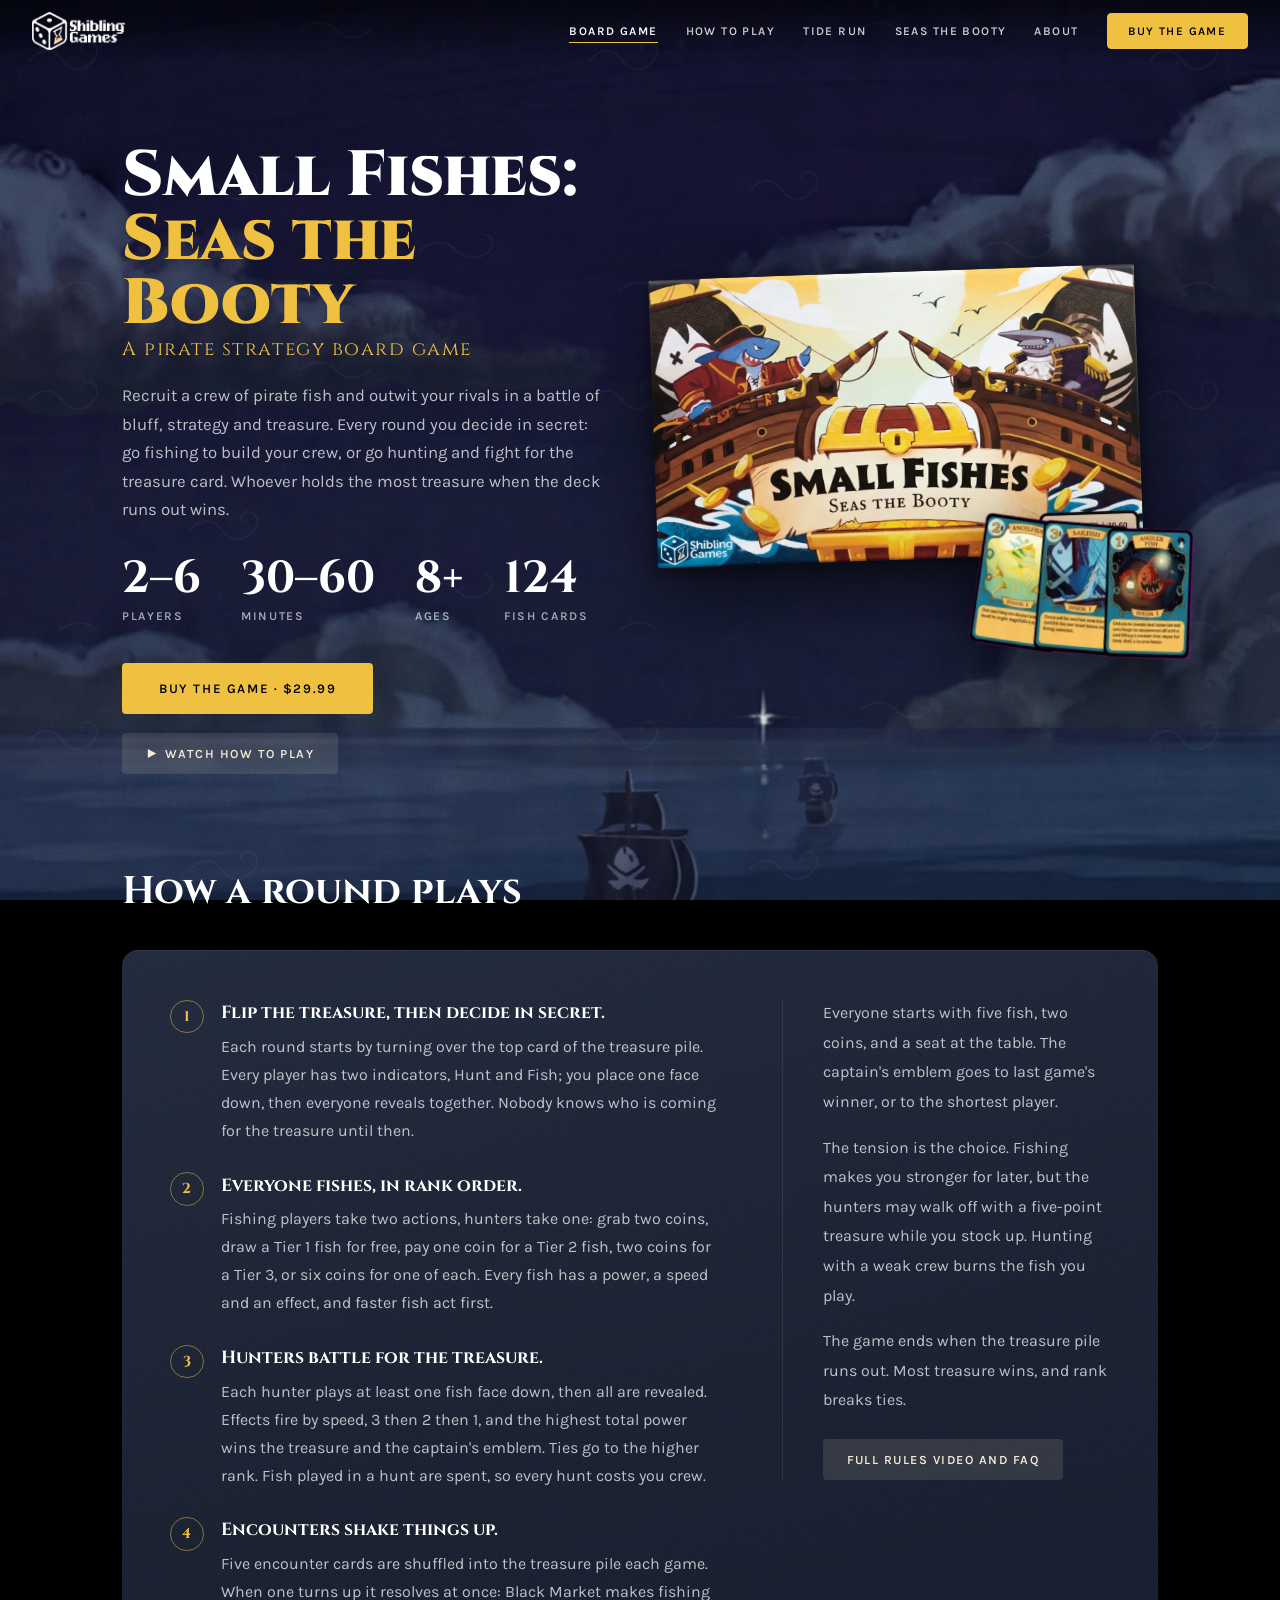
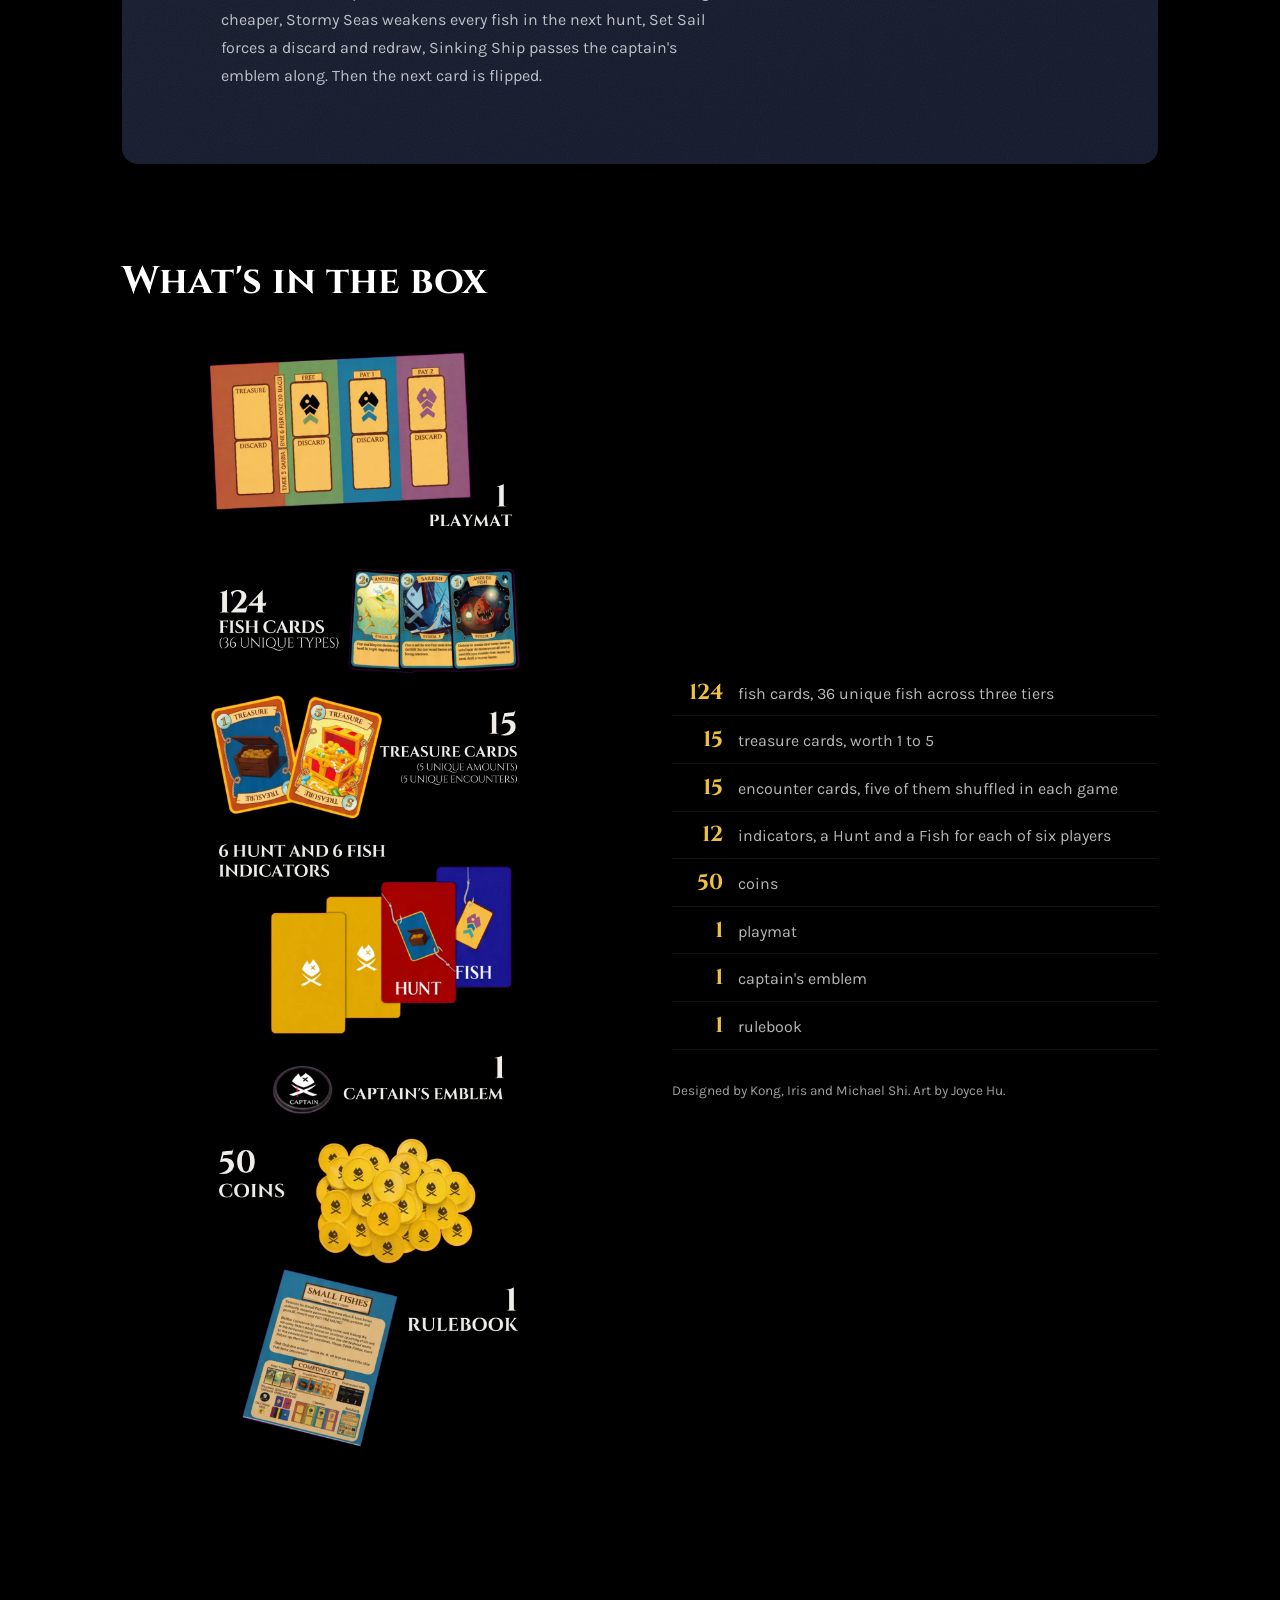
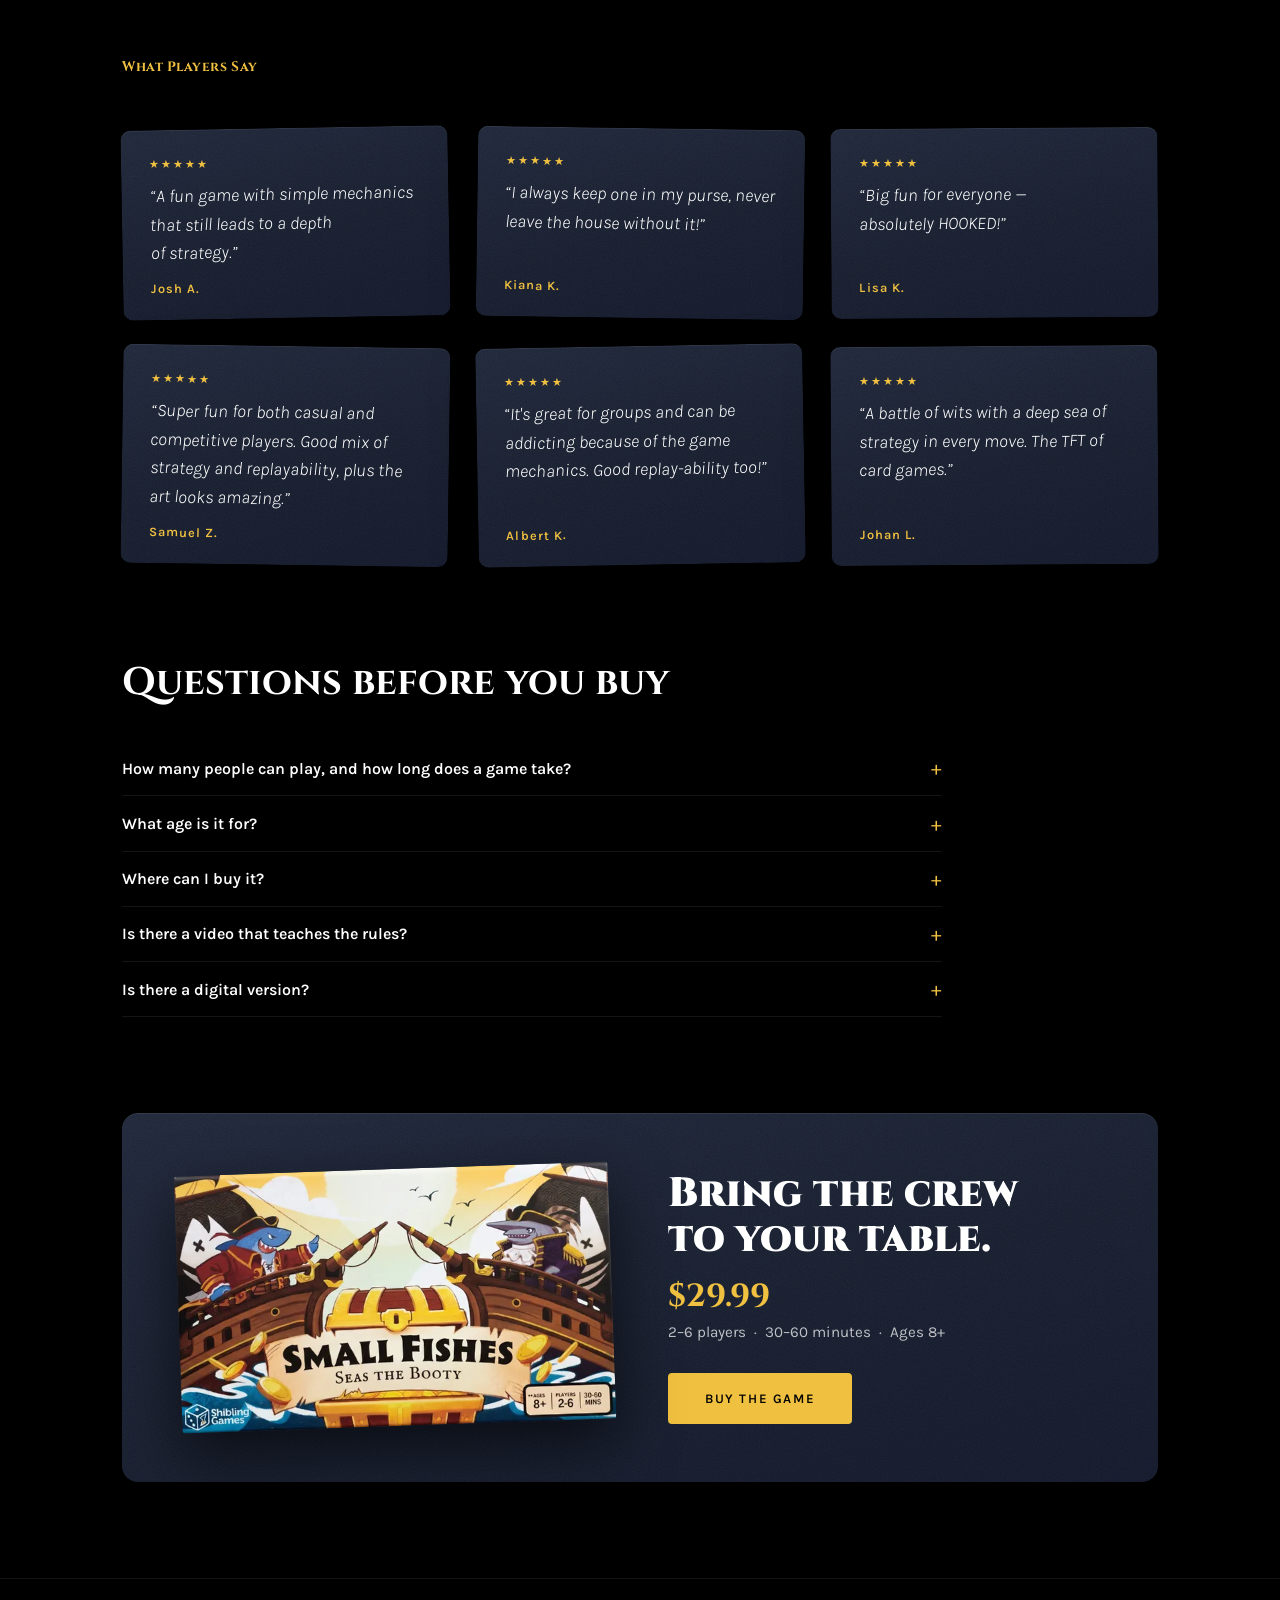
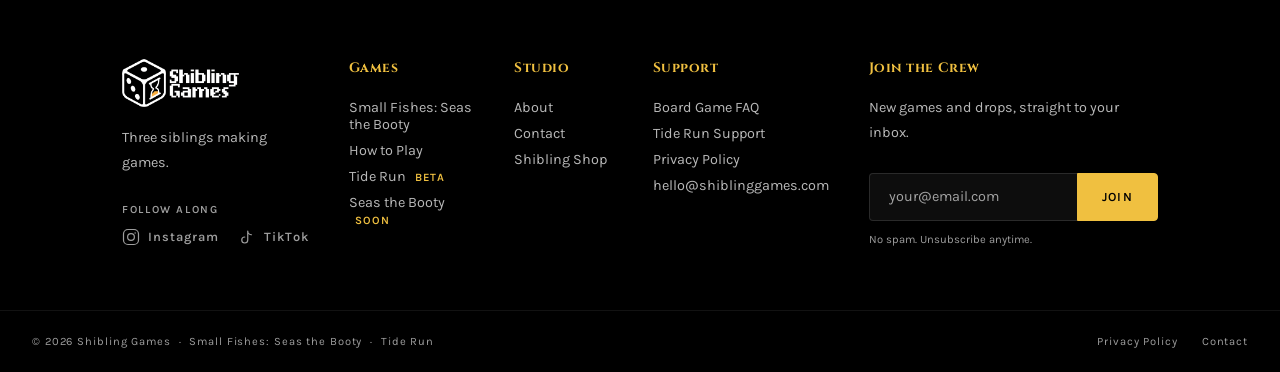
==== commit f8e63010: "Seas the Booty hero uses the flotilla shot; no header line - Hero slide 3 shows the golden-hour flot" ====
--- a/small-fishes/index.html
+++ b/small-fishes/index.html
@@ -24,8 +24,8 @@
   <link rel="preconnect" href="https://fonts.googleapis.com">
   <link rel="preconnect" href="https://fonts.gstatic.com" crossorigin>
   <link href="https://fonts.googleapis.com/css2?family=Cinzel:wght@400;700;900&family=Karla:ital,wght@0,300;0,400;0,600;1,300&display=swap" rel="stylesheet">
-  <link rel="stylesheet" href="../css/style.css?v=28">
-  <link rel="stylesheet" href="../css/home.css?v=17">
+  <link rel="stylesheet" href="../css/style.css?v=29">
+  <link rel="stylesheet" href="../css/home.css?v=20">
   <link rel="stylesheet" href="../css/how-to-play.css?v=8">
   <link rel="stylesheet" href="../css/small-fishes.css?v=6">
   <link rel="preload" as="image" href="../art/box-face.webp">
--- a/css/style.css
+++ b/css/style.css
@@ -312,15 +312,13 @@
   /* no bar at the top: a soft shade that fades into the page;
      it firms up once the page scrolls under it */
   background: linear-gradient(180deg, rgba(0, 0, 0, 0.6) 0%, rgba(0, 0, 0, 0) 100%);
-  border-bottom: 1px solid transparent;
-  transition: background-color 0.35s ease, border-color 0.35s ease, -webkit-backdrop-filter 0.35s ease, backdrop-filter 0.35s ease;
+  transition: background-color 0.35s ease, -webkit-backdrop-filter 0.35s ease, backdrop-filter 0.35s ease;
 }
 
 .site-header.is-scrolled {
   background-color: rgba(2, 7, 16, 0.78);
   -webkit-backdrop-filter: blur(12px);
   backdrop-filter: blur(12px);
-  border-bottom-color: rgba(255, 255, 255, 0.05);
 }
 
 .site-header nav {
--- a/css/home.css
+++ b/css/home.css
@@ -61,7 +61,7 @@
   }
 }
 .slide--tiderun .slide-art { object-position: 50% 50%; }
-.slide--online .slide-art { object-position: 50% 50%; }
+.slide--online .slide-art { object-position: 25% 50%; }
 
 .slide::after {
   content: '';
@@ -114,6 +114,22 @@
 }
 
 .slide-caption .cta-button { margin-top: 0.9rem; }
+
+/* Seas the Booty: the boats sit left, so the title takes the open water on the right */
+@media (min-width: 901px) {
+  .slide--online .slide-caption {
+    left: auto;
+    align-items: flex-end;
+    text-align: right;
+  }
+
+  .slide--online::after {
+    background:
+      linear-gradient(180deg, rgba(0, 0, 0, 0.35) 0%, rgba(0, 0, 0, 0) 30%),
+      linear-gradient(270deg, rgba(0, 0, 0, 0.6) 0%, rgba(0, 0, 0, 0) 55%),
+      linear-gradient(0deg, rgba(0, 0, 0, 0.7) 0%, rgba(0, 0, 0, 0) 45%);
+  }
+}
 
 /* tabs: one per game, with a progress bar during autoplay */
 .hero-tabs {
@@ -504,6 +520,19 @@
     height: auto;
     object-fit: initial;
   }
+
+  /* the flotilla, zoomed so the whole group of boats spans the screen */
+  .slide--online .slide-art {
+    inset: auto;
+    top: 4%;
+    left: -37vw;
+    width: 250vw;
+    max-width: none;
+    height: auto;
+    object-fit: initial;
+    -webkit-mask-image: linear-gradient(180deg, transparent 0%, #000 14%, #000 70%, transparent 100%);
+    mask-image: linear-gradient(180deg, transparent 0%, #000 14%, #000 70%, transparent 100%);
+  }
   .hero-arrow { display: none; }
 
   .product-layout,
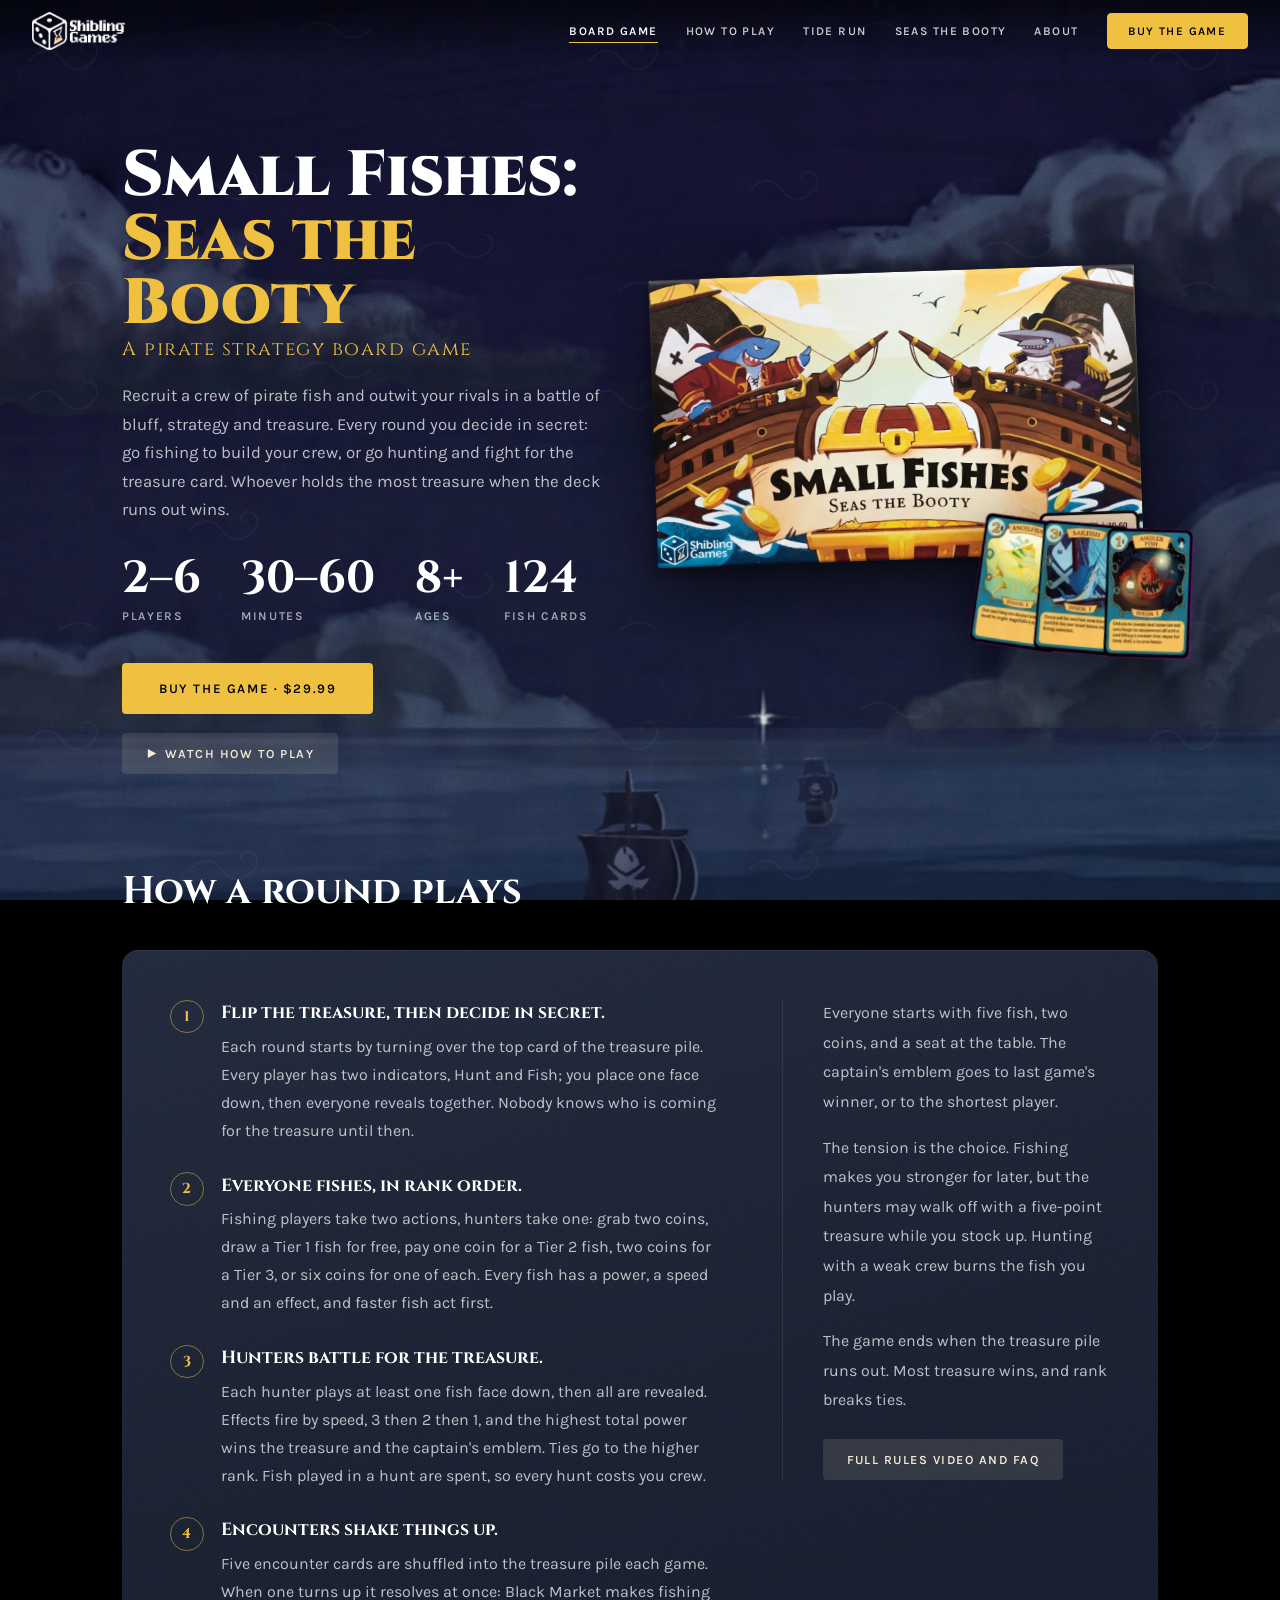
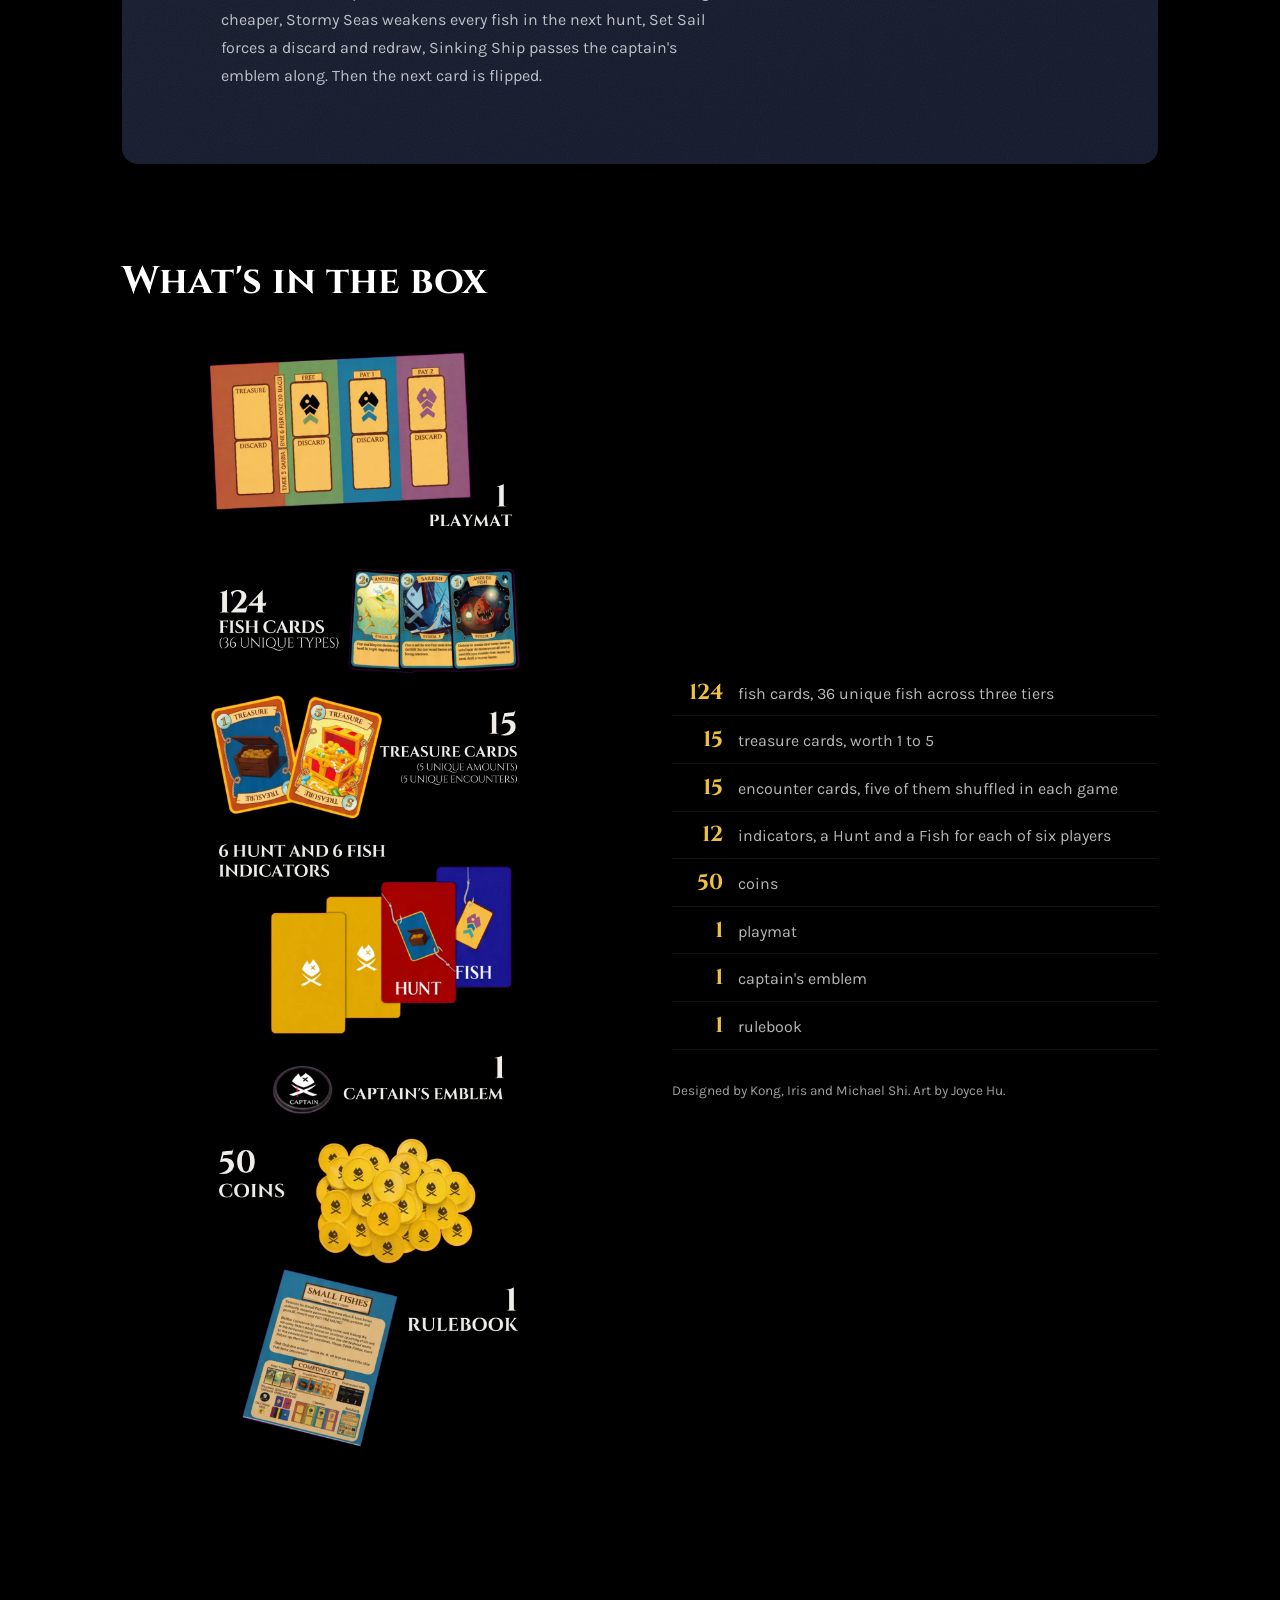
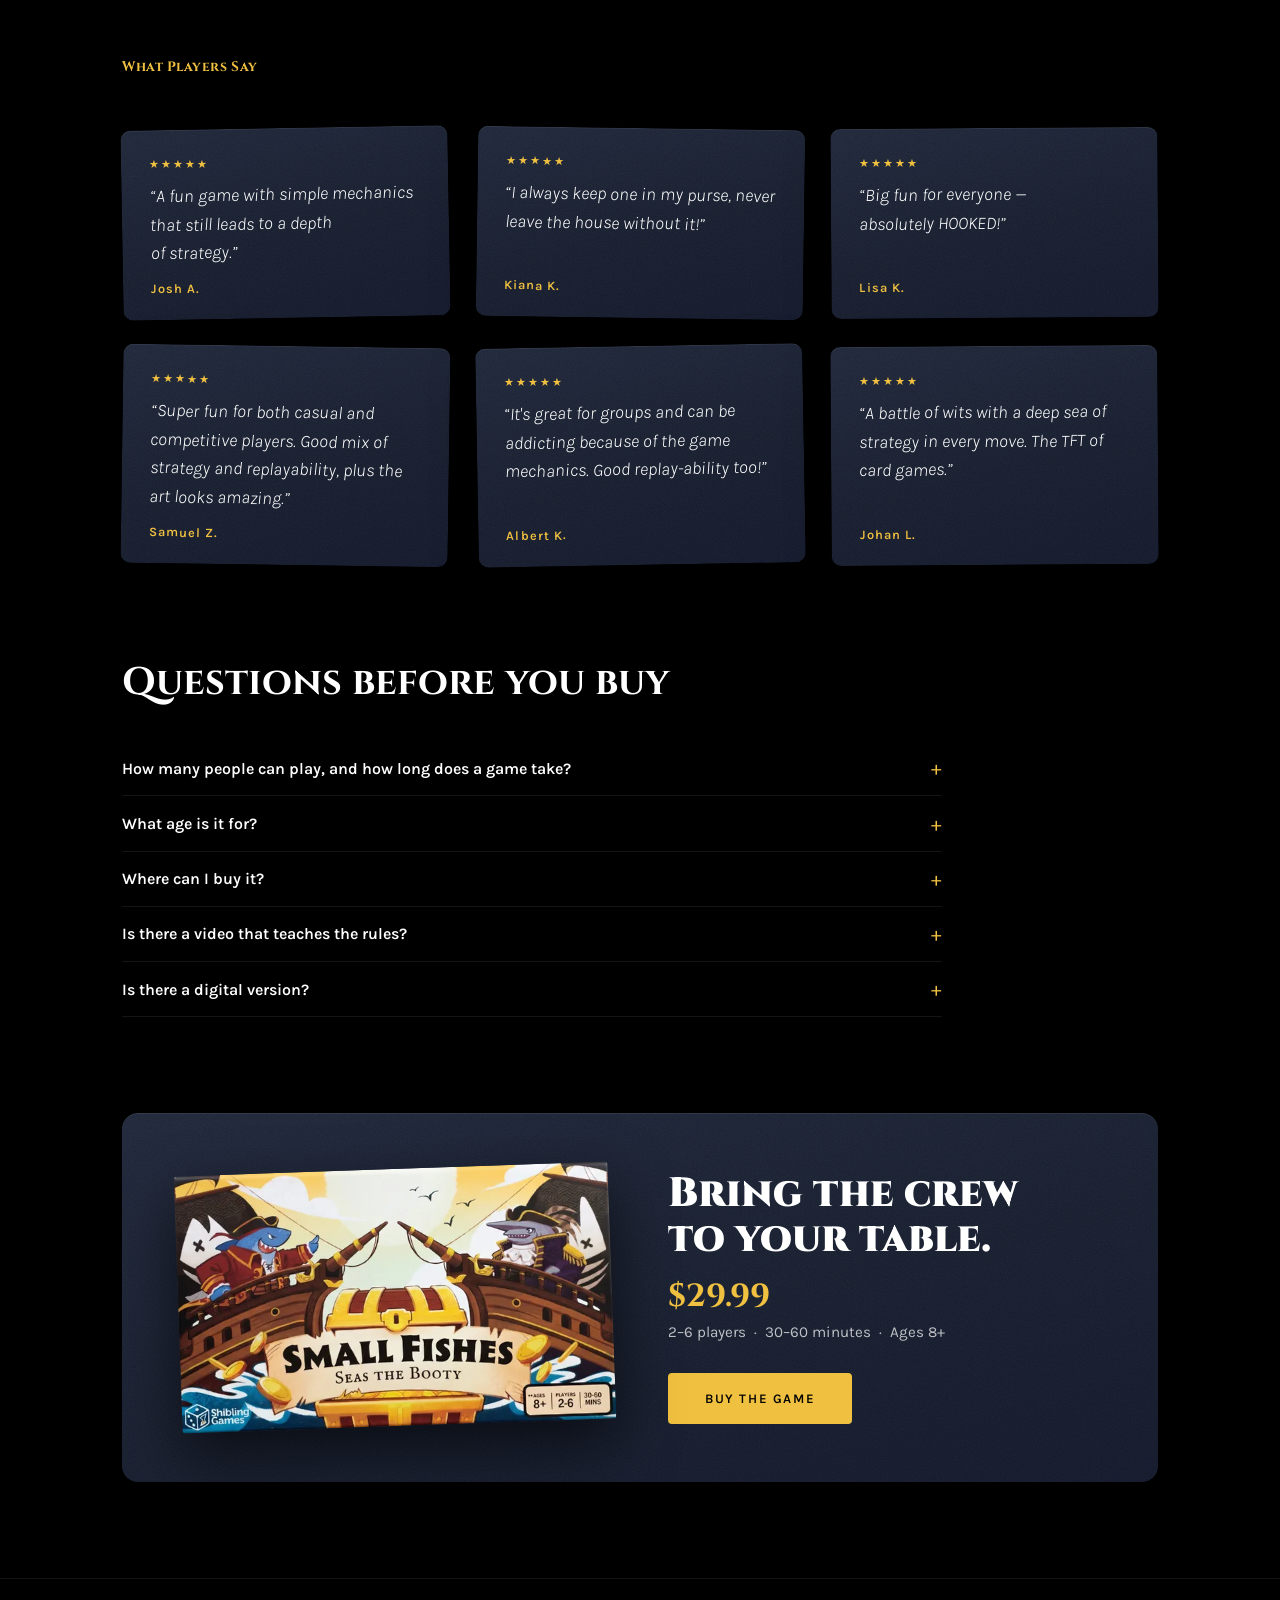
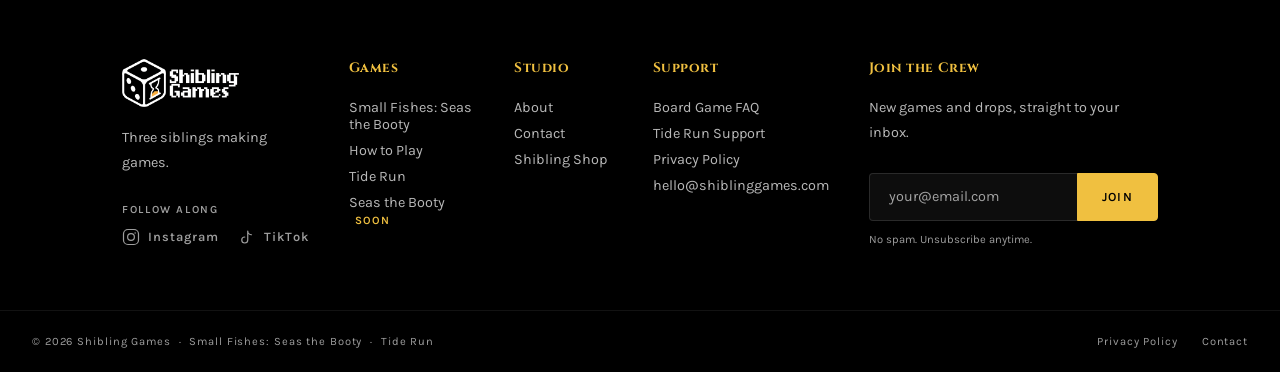
==== commit 17aca3b4: "Tide Run is live on the App Store: drop all beta and TestFlight links Co-Authored-By: Claude Opus 5." ====
--- a/small-fishes/index.html
+++ b/small-fishes/index.html
@@ -234,7 +234,7 @@
 
         <details class="faq-item">
           <summary class="faq-question">How many people can play, and how long does a game take?</summary>
-          <p class="faq-answer">Two to six players. A game runs 30 to 60 minutes depending on the table. You can shorten it by playing with fewer treasure cards, or pick your favourite encounters.</p>
+          <p class="faq-answer">Two to six players. A game runs 30 to 60 minutes depending on the table. You can shorten it by playing with fewer treasure cards, or pick your favorite encounters.</p>
         </details>
         <details class="faq-item">
           <summary class="faq-question">What age is it for?</summary>
@@ -308,7 +308,7 @@
         <p class="footer-col-title">Games</p>
         <a href="../small-fishes/">Small Fishes: Seas the Booty</a>
         <a href="../how-to-play.html">How to Play</a>
-        <a href="../tiderun/">Tide Run <small>Beta</small></a>
+        <a href="../tiderun/">Tide Run</a>
         <a href="../index.html#seas-the-booty">Seas the Booty <small>Soon</small></a>
       </div>
 
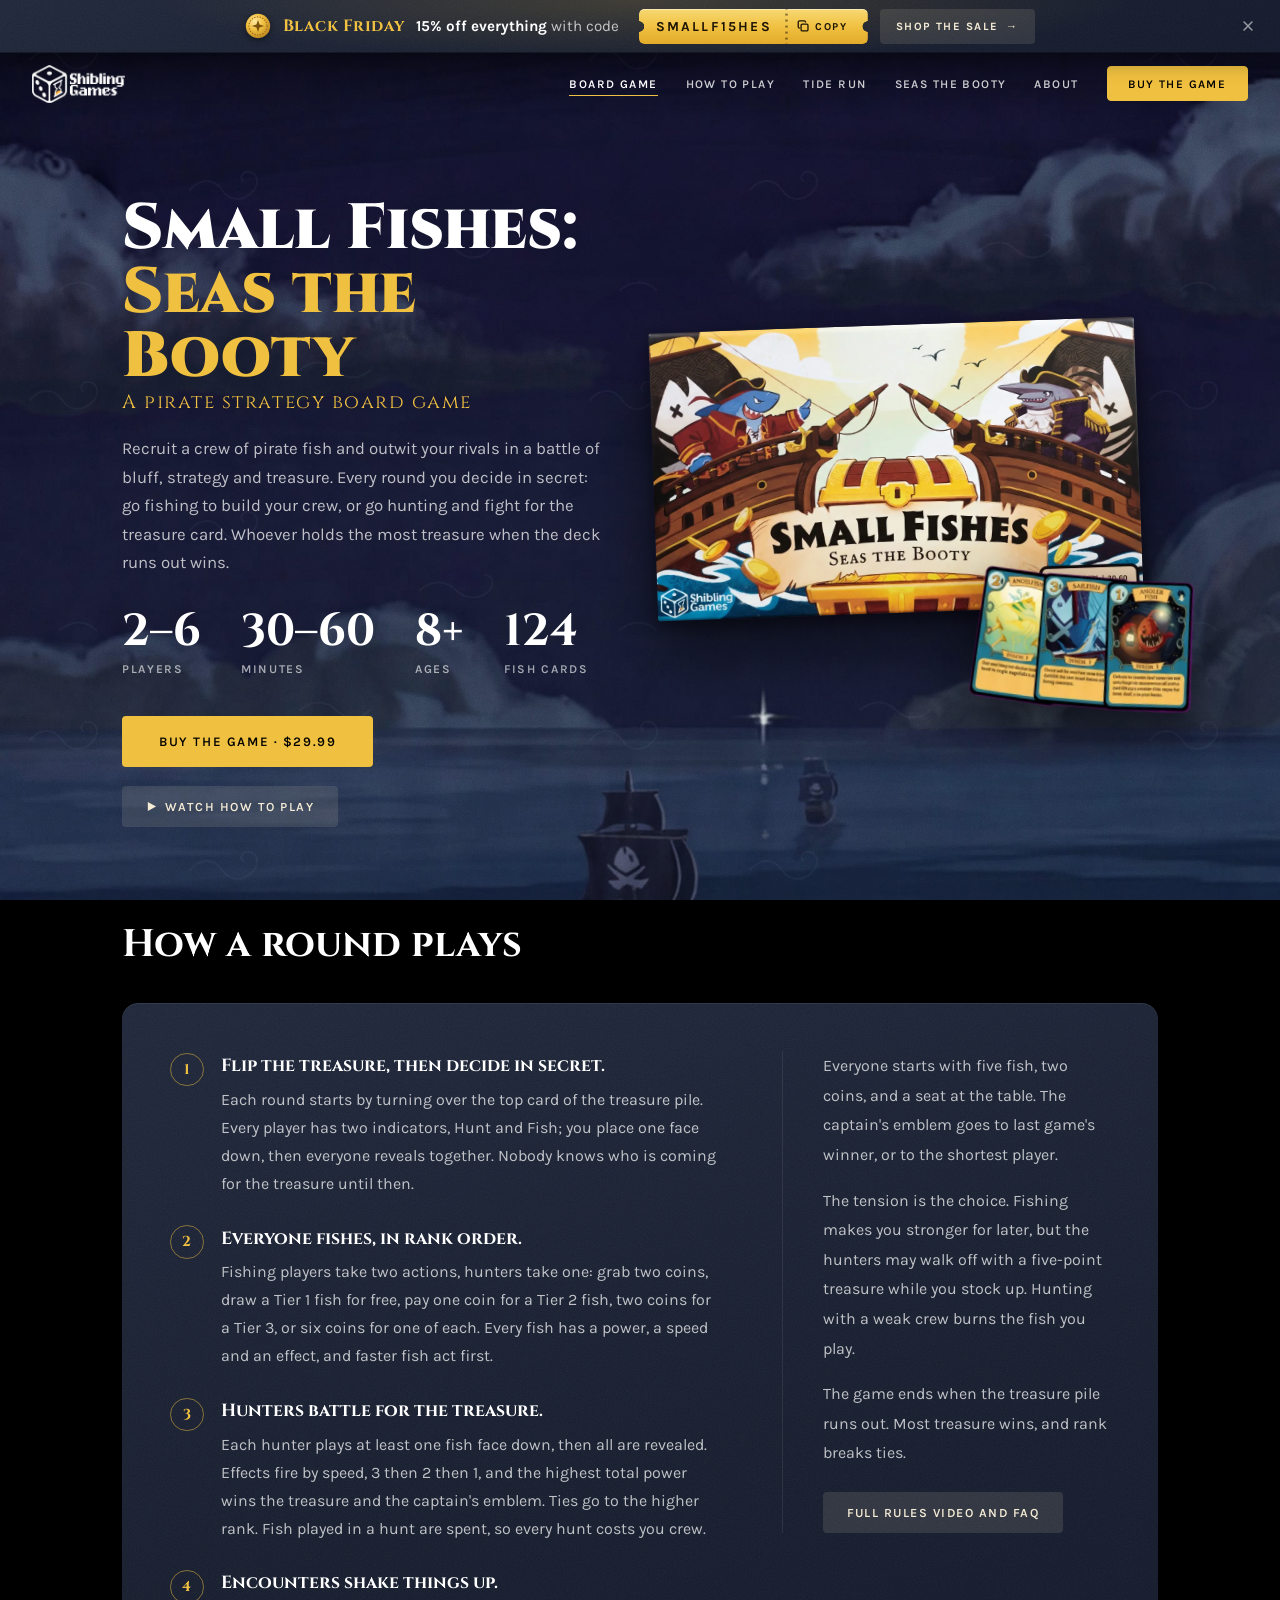
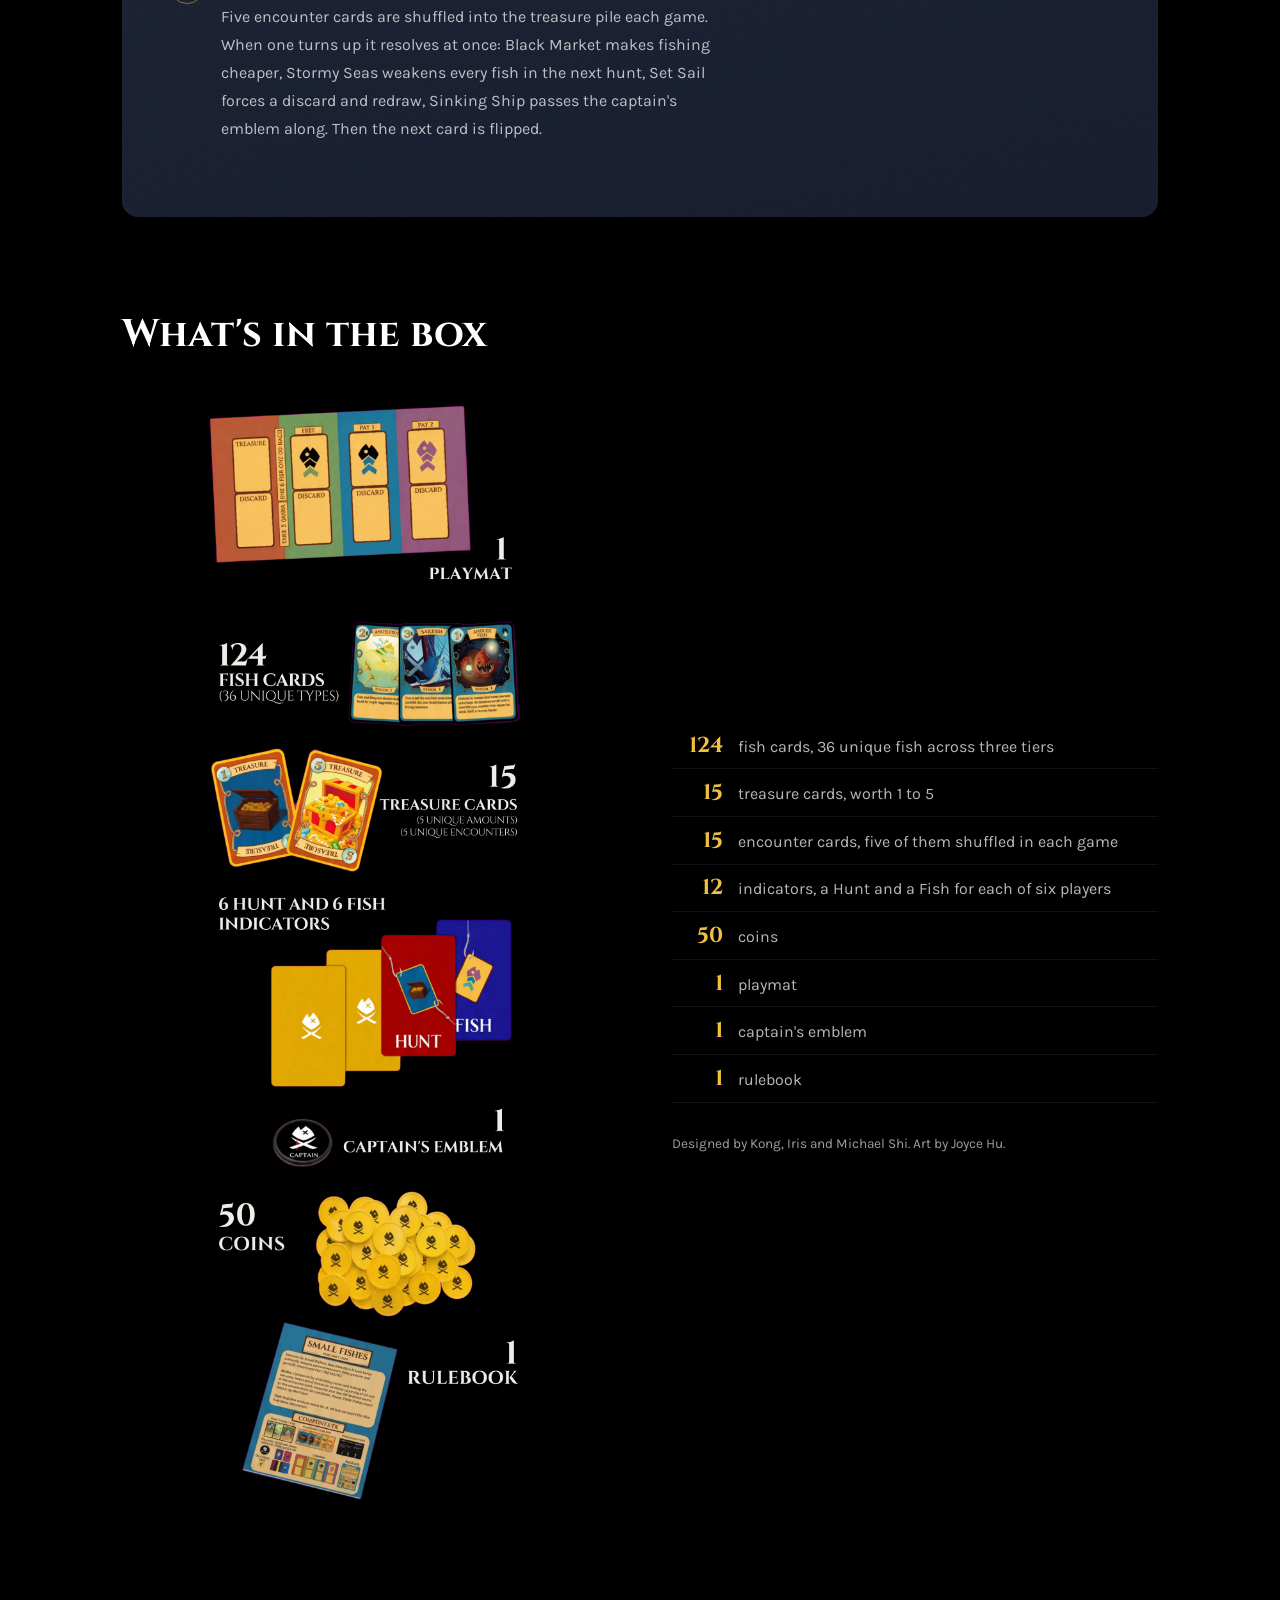
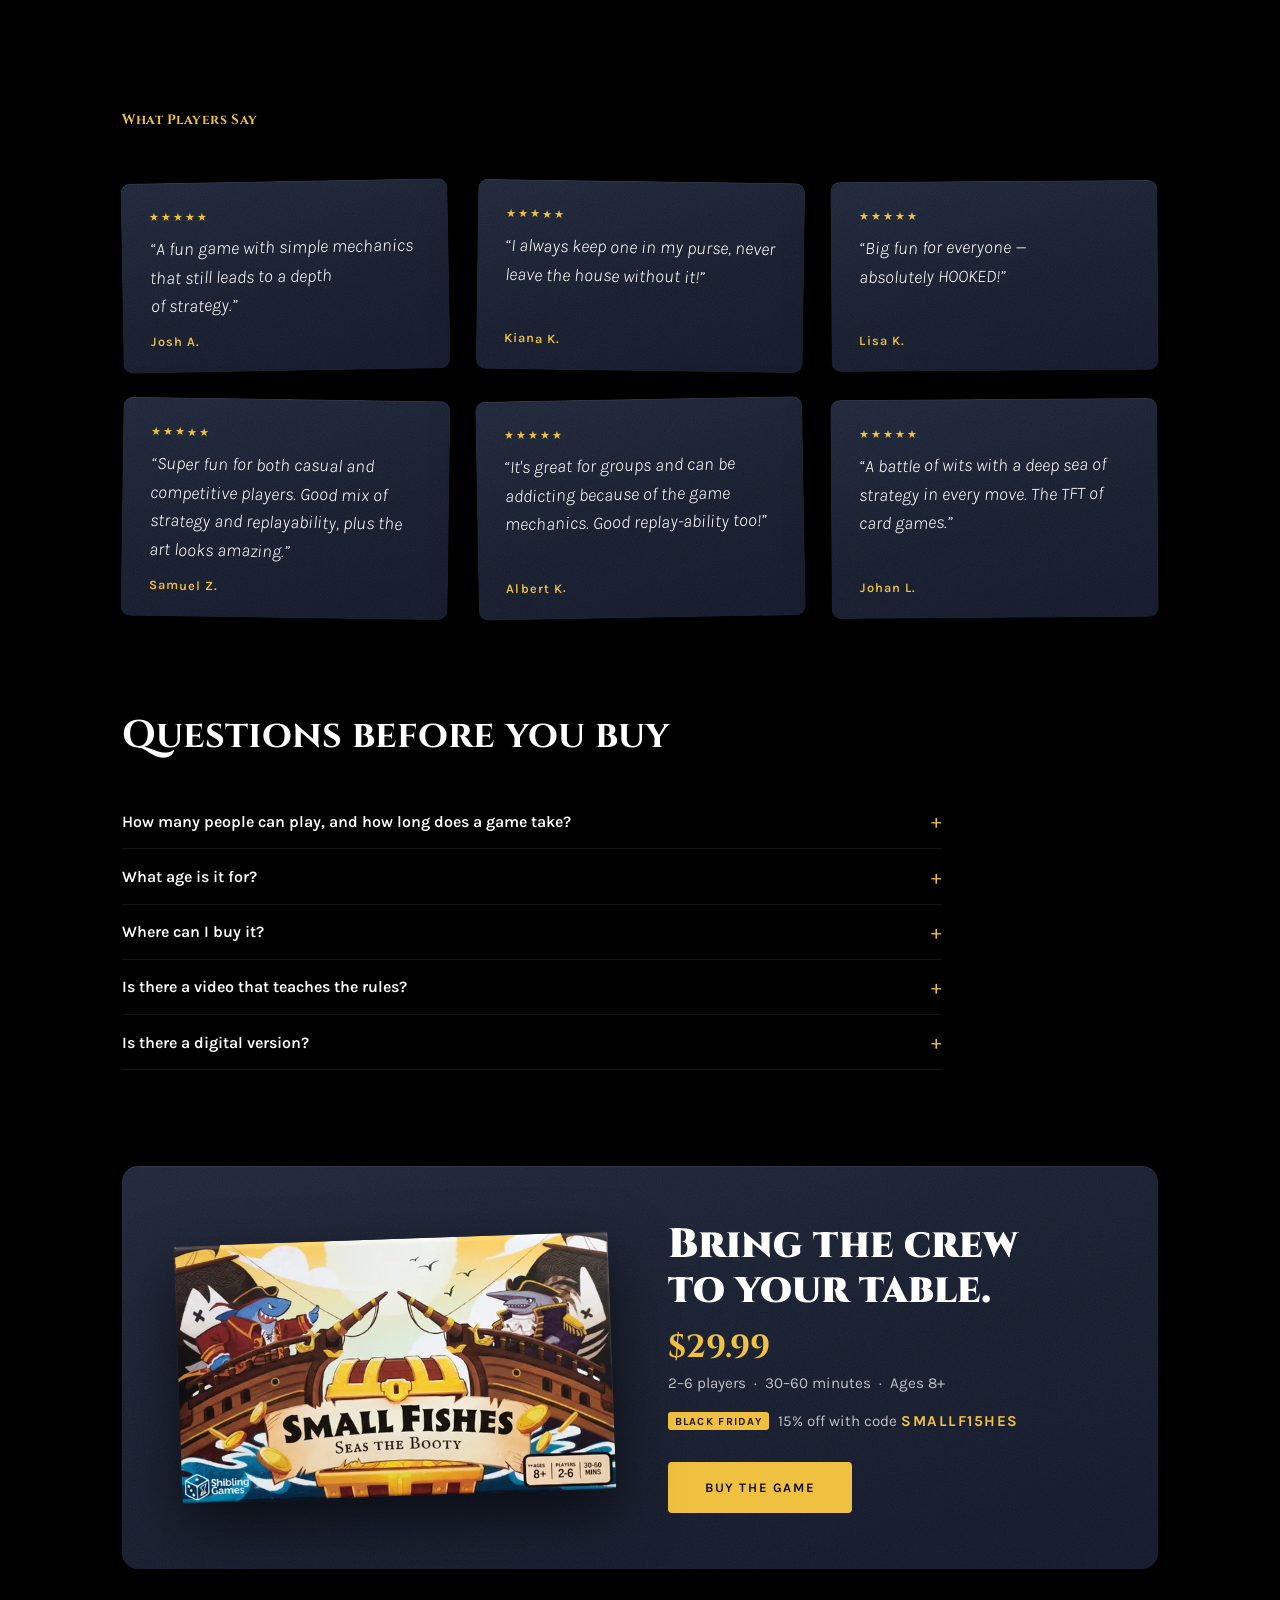
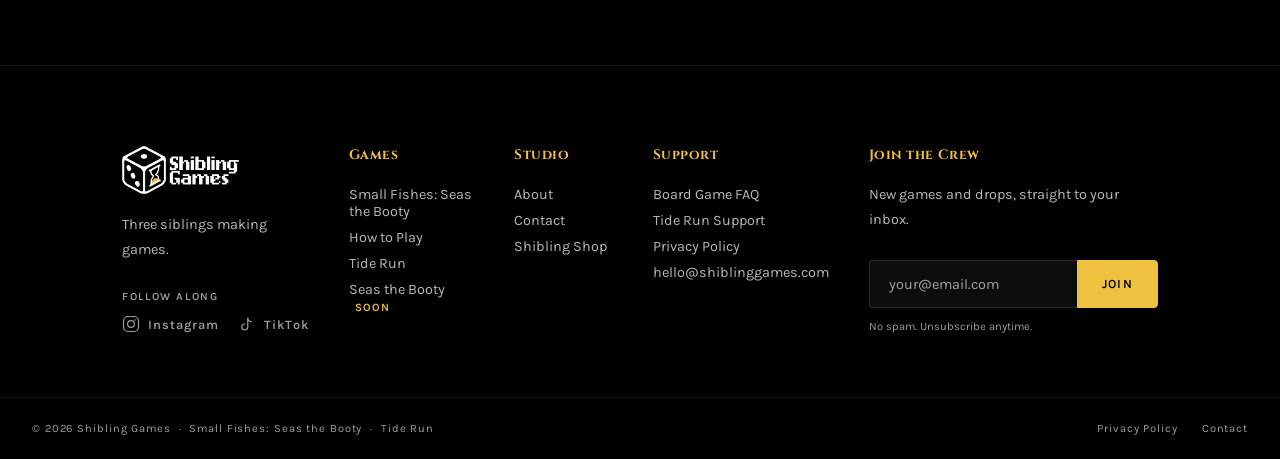
==== commit 648547d9: "Black Friday banner: 15% off with code SMALLF15HES Sitewide banner with one-tap copy, a reminder on " ====
--- a/small-fishes/index.html
+++ b/small-fishes/index.html
@@ -25,6 +25,7 @@
   <link rel="preconnect" href="https://fonts.gstatic.com" crossorigin>
   <link href="https://fonts.googleapis.com/css2?family=Cinzel:wght@400;700;900&family=Karla:ital,wght@0,300;0,400;0,600;1,300&display=swap" rel="stylesheet">
   <link rel="stylesheet" href="../css/style.css?v=29">
+  <link rel="stylesheet" href="../css/sale.css?v=1">
   <link rel="stylesheet" href="../css/home.css?v=20">
   <link rel="stylesheet" href="../css/how-to-play.css?v=8">
   <link rel="stylesheet" href="../css/small-fishes.css?v=6">
@@ -354,6 +355,7 @@
   </footer>
   <!-- /SITE-FOOTER -->
 
+  <script src="../js/sale.js?v=1"></script>
   <script src="../js/app.js?v=7"></script>
 </body>
 
--- a/css/sale.css
+++ b/css/sale.css
@@ -0,0 +1,303 @@
+/* ============================================================
+   BLACK FRIDAY SALE BANNER
+   js/sale.js builds the banner and holds the on/off switch and end
+   date. Without it (sale off or ended) none of these rules match.
+   ============================================================ */
+
+/* the header is fixed: make room for the banner at the top of the page */
+html.has-sale body { padding-top: var(--sale-h, 0px); }
+html.has-sale .hero-carousel { height: calc(100vh - var(--sale-h, 0px)); height: calc(100svh - var(--sale-h, 0px)); }
+html.has-sale .tr-hero { min-height: calc(100vh - 64px - var(--sale-h, 0px)); }
+
+.sale-bar {
+  position: relative;
+  display: grid;
+  grid-template-rows: 1fr;
+  /* the site's warm card surface, lit from above by a little treasure glow */
+  background:
+    radial-gradient(ellipse 55% 160% at 50% 0%, rgba(240, 192, 64, 0.17), rgba(240, 192, 64, 0) 70%),
+    var(--surface);
+  box-shadow: inset 0 -1px 0 rgba(0, 0, 0, 0.35), 0 8px 22px rgba(0, 0, 0, 0.35);
+  transition: grid-template-rows 0.35s cubic-bezier(0.2, 0, 0.2, 1), visibility 0s;
+}
+
+.sale-clip { min-height: 0; overflow: hidden; }
+
+.sale-inner {
+  display: flex;
+  align-items: center;
+  justify-content: center;
+  gap: 0.6rem 1.25rem;
+  padding: 0.55rem 3.5rem;
+}
+
+.sale-msg {
+  display: flex;
+  align-items: center;
+  gap: 0.35rem 0.7rem;
+  margin: 0;
+  min-width: 0;
+}
+
+.sale-coin {
+  flex-shrink: 0;
+  filter: drop-shadow(0 2px 3px rgba(0, 0, 0, 0.45));
+}
+
+.sale-title {
+  font-family: var(--font-display);
+  font-size: 1.02rem;
+  font-weight: 700;
+  letter-spacing: 0.03em;
+  color: var(--gold);
+  white-space: nowrap;
+}
+
+.sale-text {
+  font-family: var(--font-body);
+  font-size: 0.95rem;
+  color: var(--text-dim);
+  white-space: nowrap;
+}
+
+.sale-text strong { color: var(--text); font-weight: 700; }
+
+.sale-actions {
+  display: flex;
+  align-items: center;
+  gap: 0.75rem;
+  flex-shrink: 0;
+}
+
+/* ---- the code: a gold ticket stub you tap to copy ---- */
+.sale-code {
+  display: inline-flex;
+  padding: 0;
+  border: 0;
+  background: none;
+  color: inherit;
+  font: inherit;
+  cursor: pointer;
+  border-radius: 6px;
+  -webkit-tap-highlight-color: transparent;
+}
+
+.sale-ticket {
+  position: relative;
+  display: inline-flex;
+  align-items: stretch;
+  height: 2.2rem;
+  overflow: hidden;
+  color: #1c1405;
+  background: linear-gradient(180deg, #F7D873 0%, var(--gold) 52%, #E2AA2A 100%);
+  border-radius: 5px;
+  box-shadow: inset 0 1px 0 rgba(255, 255, 255, 0.45);
+  /* notched ends, like a torn ticket */
+  -webkit-mask:
+    radial-gradient(circle at 0 50%, transparent 5px, #000 5.5px) 0 0 / 51% 100% no-repeat,
+    radial-gradient(circle at 100% 50%, transparent 5px, #000 5.5px) 100% 0 / 51% 100% no-repeat;
+          mask:
+    radial-gradient(circle at 0 50%, transparent 5px, #000 5.5px) 0 0 / 51% 100% no-repeat,
+    radial-gradient(circle at 100% 50%, transparent 5px, #000 5.5px) 100% 0 / 51% 100% no-repeat;
+  transition: filter 0.2s, transform 0.15s;
+}
+
+/* a single glint across the ticket shortly after the page opens */
+.sale-ticket::after {
+  content: '';
+  position: absolute;
+  inset: 0;
+  background: linear-gradient(105deg, transparent 30%, rgba(255, 255, 255, 0.65) 50%, transparent 70%);
+  transform: translateX(-110%);
+  animation: saleGlint 1.1s cubic-bezier(0.2, 0, 0.2, 1) 1.1s both;
+  pointer-events: none;
+}
+
+@keyframes saleGlint { to { transform: translateX(110%); } }
+
+.sale-code:hover .sale-ticket { filter: brightness(1.07); }
+.sale-code:active .sale-ticket { transform: translateY(1px); }
+
+.sale-ticket-code {
+  display: inline-flex;
+  align-items: center;
+  padding: 0 0.8rem 0 1.05rem;
+  font-family: var(--font-body);
+  font-size: 0.86rem;
+  font-weight: 700;
+  letter-spacing: 0.16em;
+  -webkit-user-select: all;
+          user-select: all;
+}
+
+.sale-ticket-action {
+  display: inline-flex;
+  align-items: center;
+  gap: 0.35rem;
+  min-width: 5.2rem;
+  padding: 0 1rem 0 0.75rem;
+  font-family: var(--font-body);
+  font-size: 0.66rem;
+  font-weight: 700;
+  letter-spacing: 0.14em;
+  text-transform: uppercase;
+  /* perforation between the code and the stub */
+  background: radial-gradient(circle, rgba(28, 20, 5, 0.5) 1px, transparent 1.5px) 0 50% / 3px 6px repeat-y;
+}
+
+.sale-icon { flex-shrink: 0; }
+.sale-icon--done { display: none; }
+.sale-code.is-copied .sale-icon--copy { display: none; }
+.sale-code.is-copied .sale-icon--done { display: block; }
+.sale-code.is-copied .sale-ticket { animation: saleStamp 0.35s cubic-bezier(0.2, 0, 0.2, 1); }
+.sale-code.is-failed .sale-icon--copy { display: none; }
+
+@keyframes saleStamp {
+  40% { transform: scale(1.06) rotate(-1.5deg); }
+  100% { transform: none; }
+}
+
+/* ---- go buy: the site's secondary button, in small ---- */
+.sale-shop {
+  display: inline-flex;
+  align-items: center;
+  gap: 0.45rem;
+  min-height: 2.2rem;
+  padding: 0 1rem;
+  font-family: var(--font-body);
+  font-size: 0.7rem;
+  font-weight: 700;
+  letter-spacing: 0.13em;
+  text-transform: uppercase;
+  white-space: nowrap;
+  color: var(--parchment-light);
+  background: rgba(239, 227, 198, 0.12);
+  border-radius: var(--r-sm);
+  transition: background 0.2s, color 0.2s;
+}
+
+.sale-shop:hover { background: rgba(239, 227, 198, 0.22); color: #fff; }
+.sale-arrow { transition: transform 0.2s; }
+.sale-shop:hover .sale-arrow { transform: translateX(3px); }
+
+.sale-close {
+  position: absolute;
+  top: 50%;
+  right: 0.75rem;
+  transform: translateY(-50%);
+  display: grid;
+  place-items: center;
+  width: 2.5rem;
+  height: 2.5rem;
+  padding: 0;
+  border: 0;
+  border-radius: 50%;
+  background: transparent;
+  color: rgba(255, 255, 255, 0.55);
+  cursor: pointer;
+  transition: color 0.2s, background 0.2s;
+}
+
+.sale-close:hover { color: #fff; background: rgba(255, 255, 255, 0.08); }
+
+.sale-sr {
+  position: absolute;
+  width: 1px;
+  height: 1px;
+  margin: -1px;
+  overflow: hidden;
+  clip: rect(0 0 0 0);
+  white-space: nowrap;
+}
+
+/* ---- reminder under the price on the board game page ---- */
+.sale-note {
+  display: flex;
+  flex-wrap: wrap;
+  align-items: center;
+  gap: 0.4rem 0.6rem;
+  margin: 1.25rem 0 0;
+  font-family: var(--font-body);
+  font-size: 0.95rem;
+  color: var(--text-dim);
+}
+
+.sale-note-text { white-space: nowrap; }
+
+.sale-note strong {
+  color: var(--gold);
+  font-weight: 700;
+  letter-spacing: 0.1em;
+}
+
+.sale-note-tag {
+  font-size: 0.68rem;
+  font-weight: 700;
+  letter-spacing: 0.12em;
+  text-transform: uppercase;
+  color: #1c1405;
+  background: var(--gold);
+  border-radius: 3px;
+  padding: 0.25em 0.6em;
+}
+
+@media (max-width: 900px) {
+  .sf-buy-card .sale-note { justify-content: center; }
+}
+
+/* ---- tablet: line up with the logo, drop the words "with code" ---- */
+@media (max-width: 1060px) {
+  .site-header .sale-inner { justify-content: flex-start; padding-left: 2rem; }
+}
+
+@media (max-width: 900px) {
+  .sale-text-tail { display: none; }
+}
+
+/* ---- phone: two short rows, folded away once the page scrolls ---- */
+@media (max-width: 680px) {
+  .site-header .sale-inner {
+    flex-direction: column;
+    align-items: flex-start;
+    gap: 0.5rem;
+    padding: 0.6rem 1.25rem 0.7rem;
+  }
+
+  .sale-msg { flex-wrap: wrap; padding-right: 2.25rem; }
+  .sale-title { font-size: 0.98rem; }
+  .sale-text { font-size: 0.9rem; }
+  .sale-close { top: 0.3rem; right: 0.4rem; transform: none; width: 2.75rem; height: 2.75rem; }
+  .sale-actions { gap: 0.5rem; flex-wrap: wrap; }
+  .sale-ticket, .sale-shop { height: 2.5rem; min-height: 2.5rem; }
+  .sale-ticket-code { padding: 0 0.55rem 0 0.8rem; letter-spacing: 0.1em; }
+  /* wide enough for "Copied" too, so the row never jumps */
+  .sale-ticket-action { min-width: 5.3rem; padding: 0 0.65rem 0 0.55rem; }
+  .sale-shop { padding: 0 0.75rem; letter-spacing: 0.08em; }
+
+  .site-header.is-scrolled .sale-bar {
+    grid-template-rows: 0fr;
+    visibility: hidden;
+    box-shadow: none;
+    transition: grid-template-rows 0.35s cubic-bezier(0.2, 0, 0.2, 1), visibility 0s 0.35s, box-shadow 0.35s;
+  }
+}
+
+/* the full-screen menu (phones and tablets) gets the whole screen */
+.site-header:has(.nav-hamburger.open) .sale-bar {
+  grid-template-rows: 0fr;
+  visibility: hidden;
+  box-shadow: none;
+  transition: grid-template-rows 0.35s cubic-bezier(0.2, 0, 0.2, 1), visibility 0s 0.35s, box-shadow 0.35s;
+}
+
+@media (max-width: 400px) {
+  .sale-arrow { display: none; }
+}
+
+@media (prefers-reduced-motion: reduce) {
+  .sale-ticket::after { display: none; }
+  .sale-code.is-copied .sale-ticket { animation: none; }
+  .sale-bar,
+  .site-header.is-scrolled .sale-bar,
+  .site-header:has(.nav-hamburger.open) .sale-bar { transition: none; }
+}
